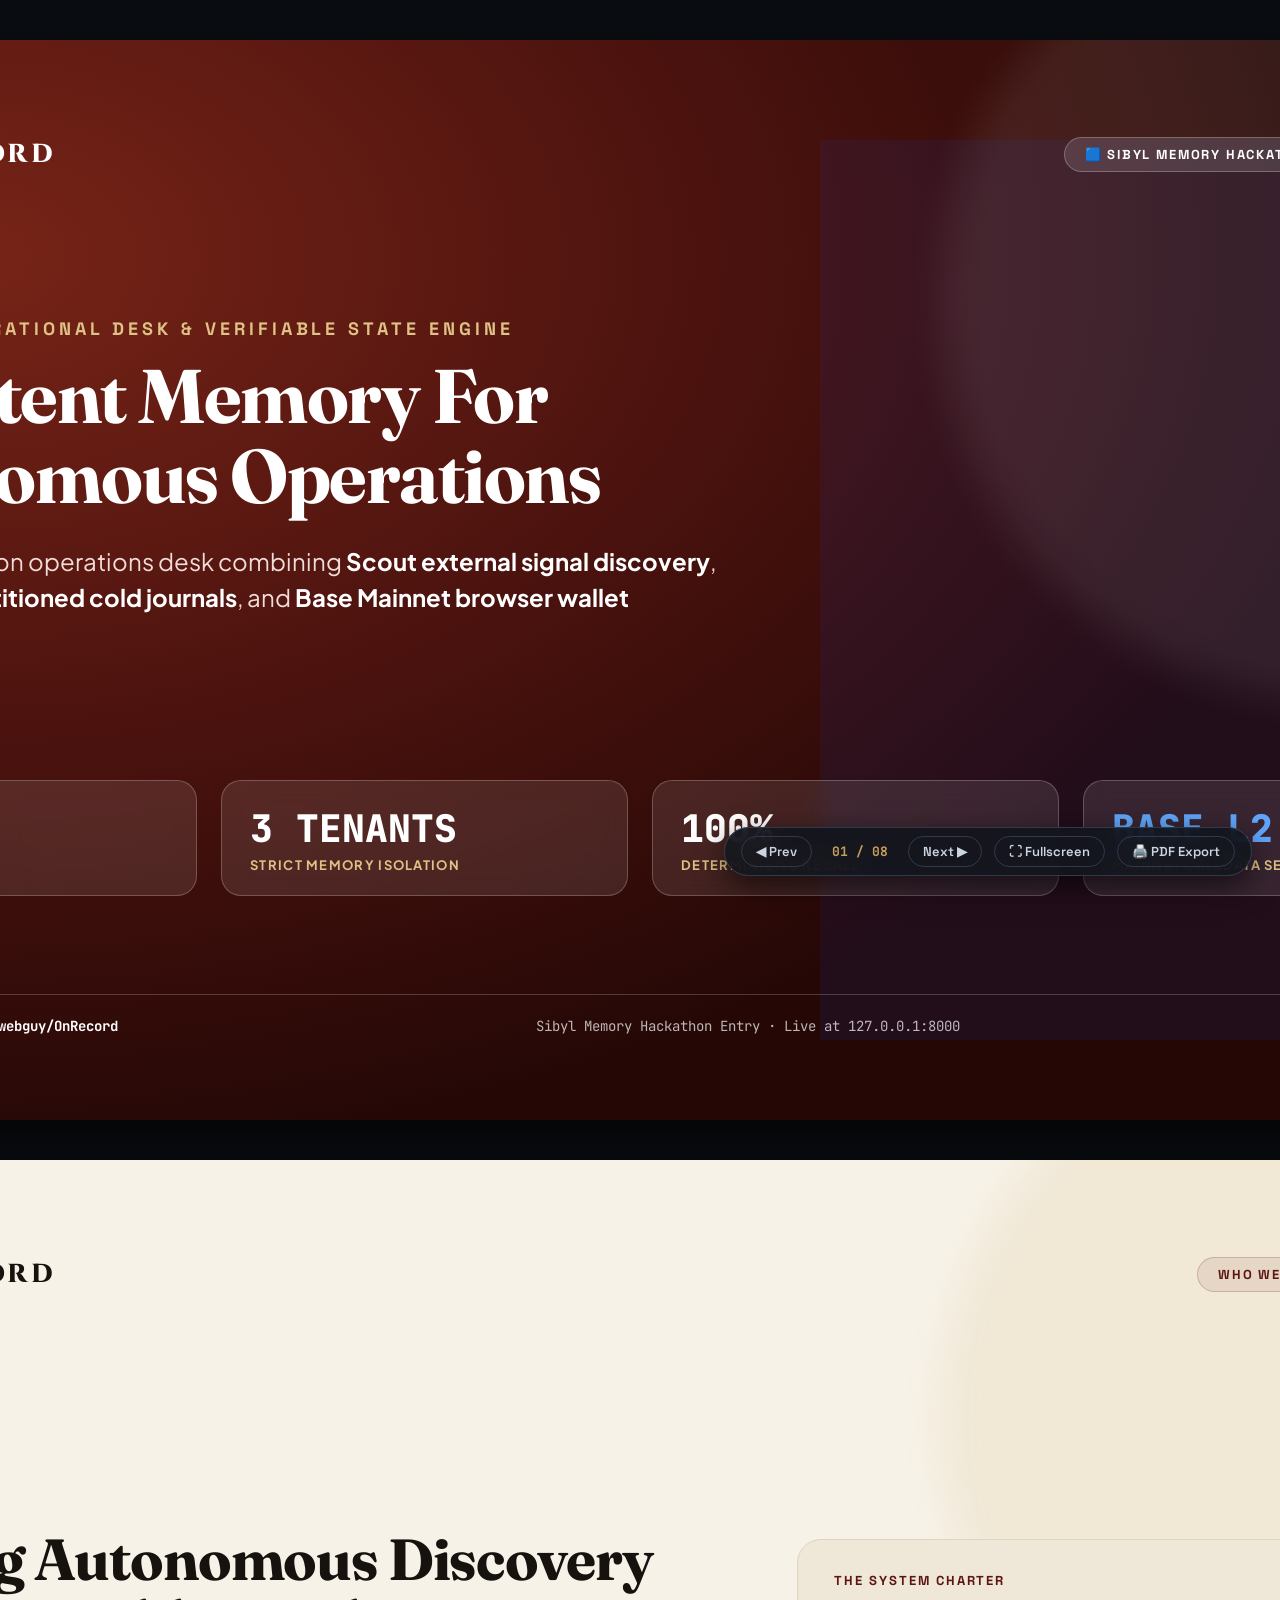
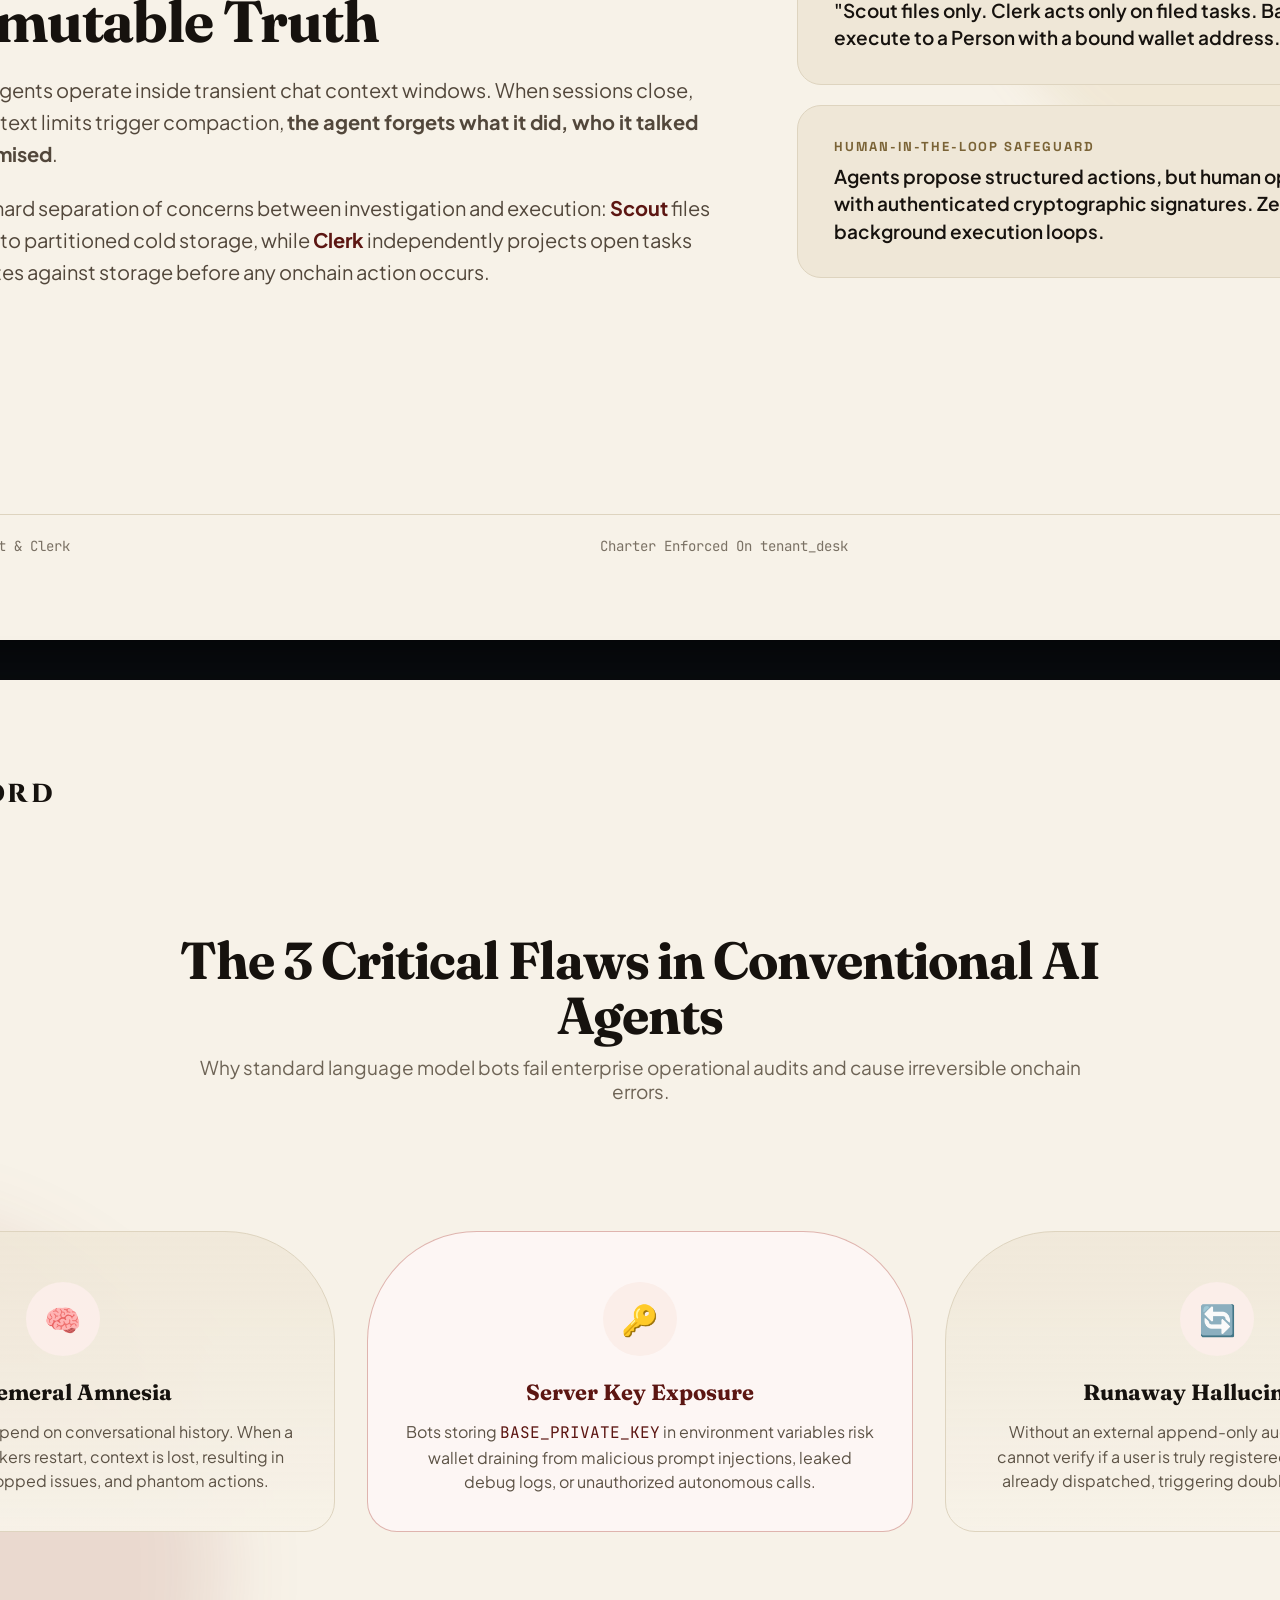
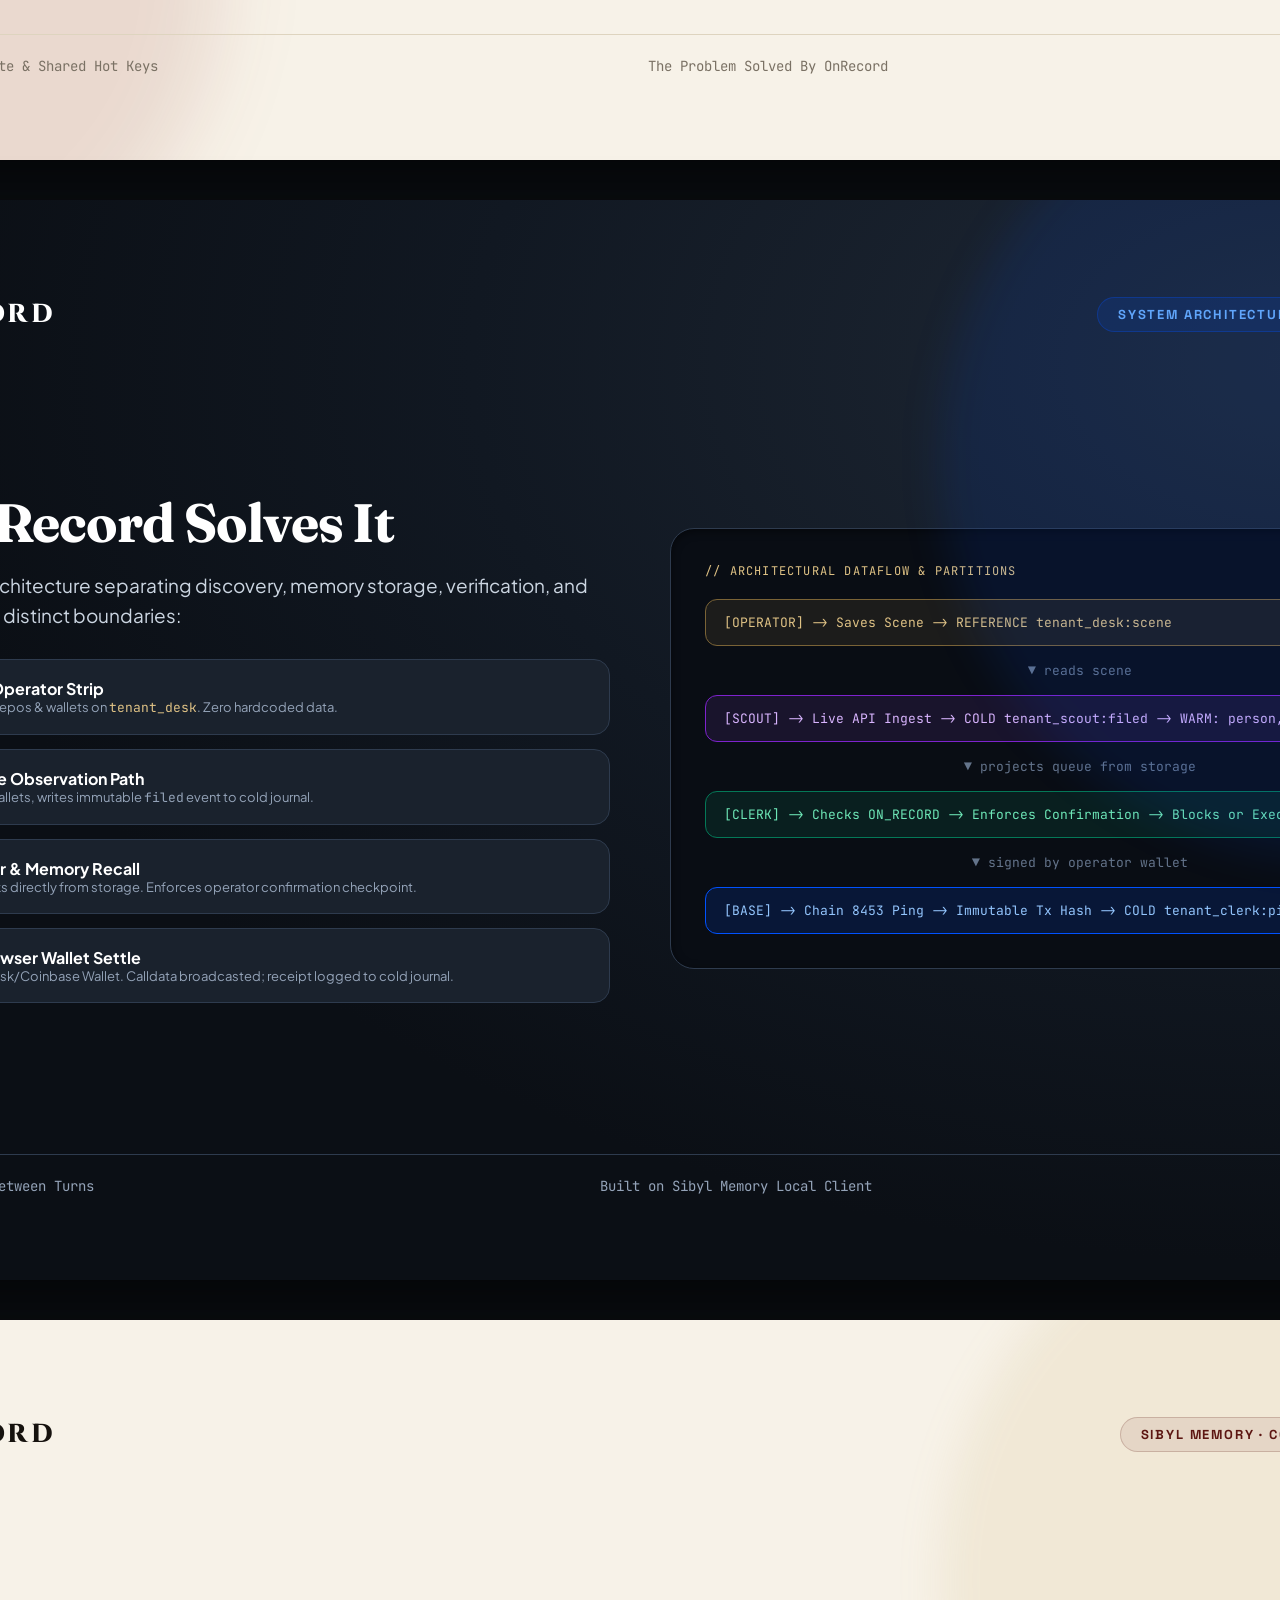
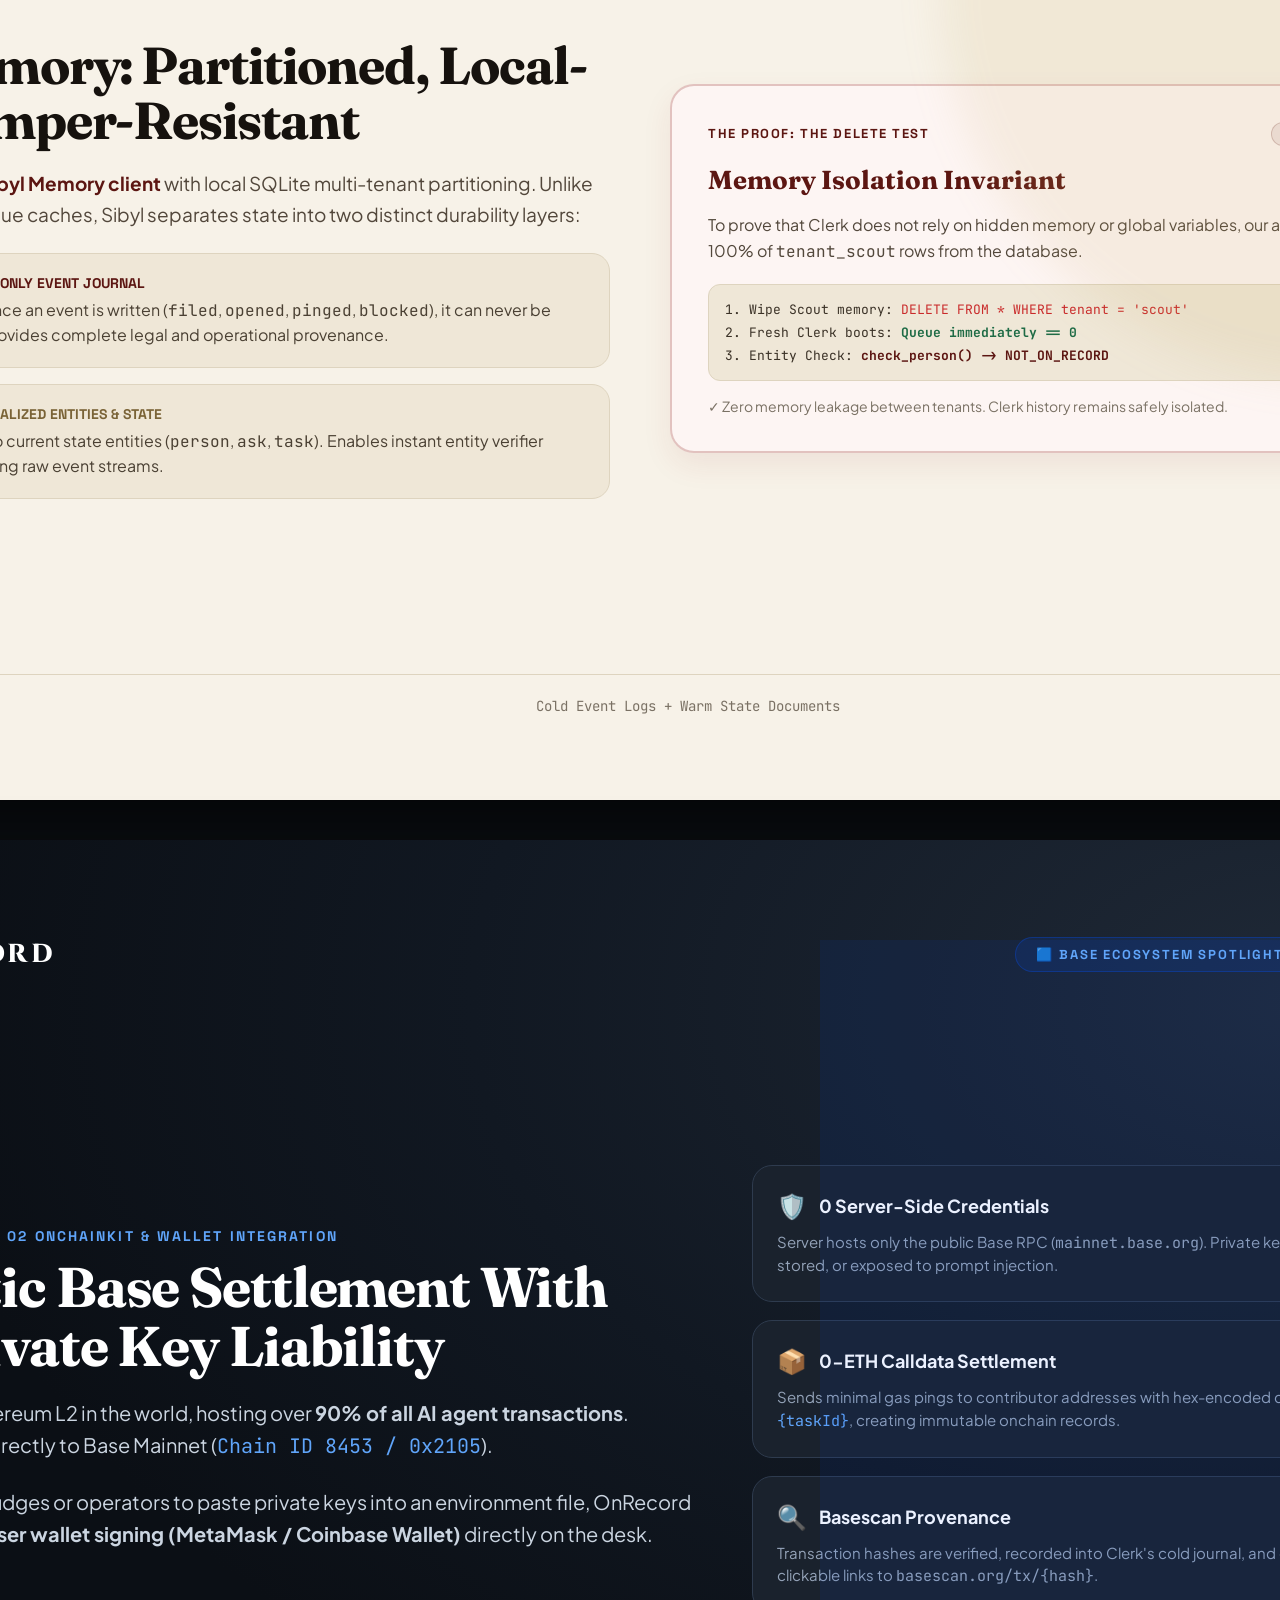
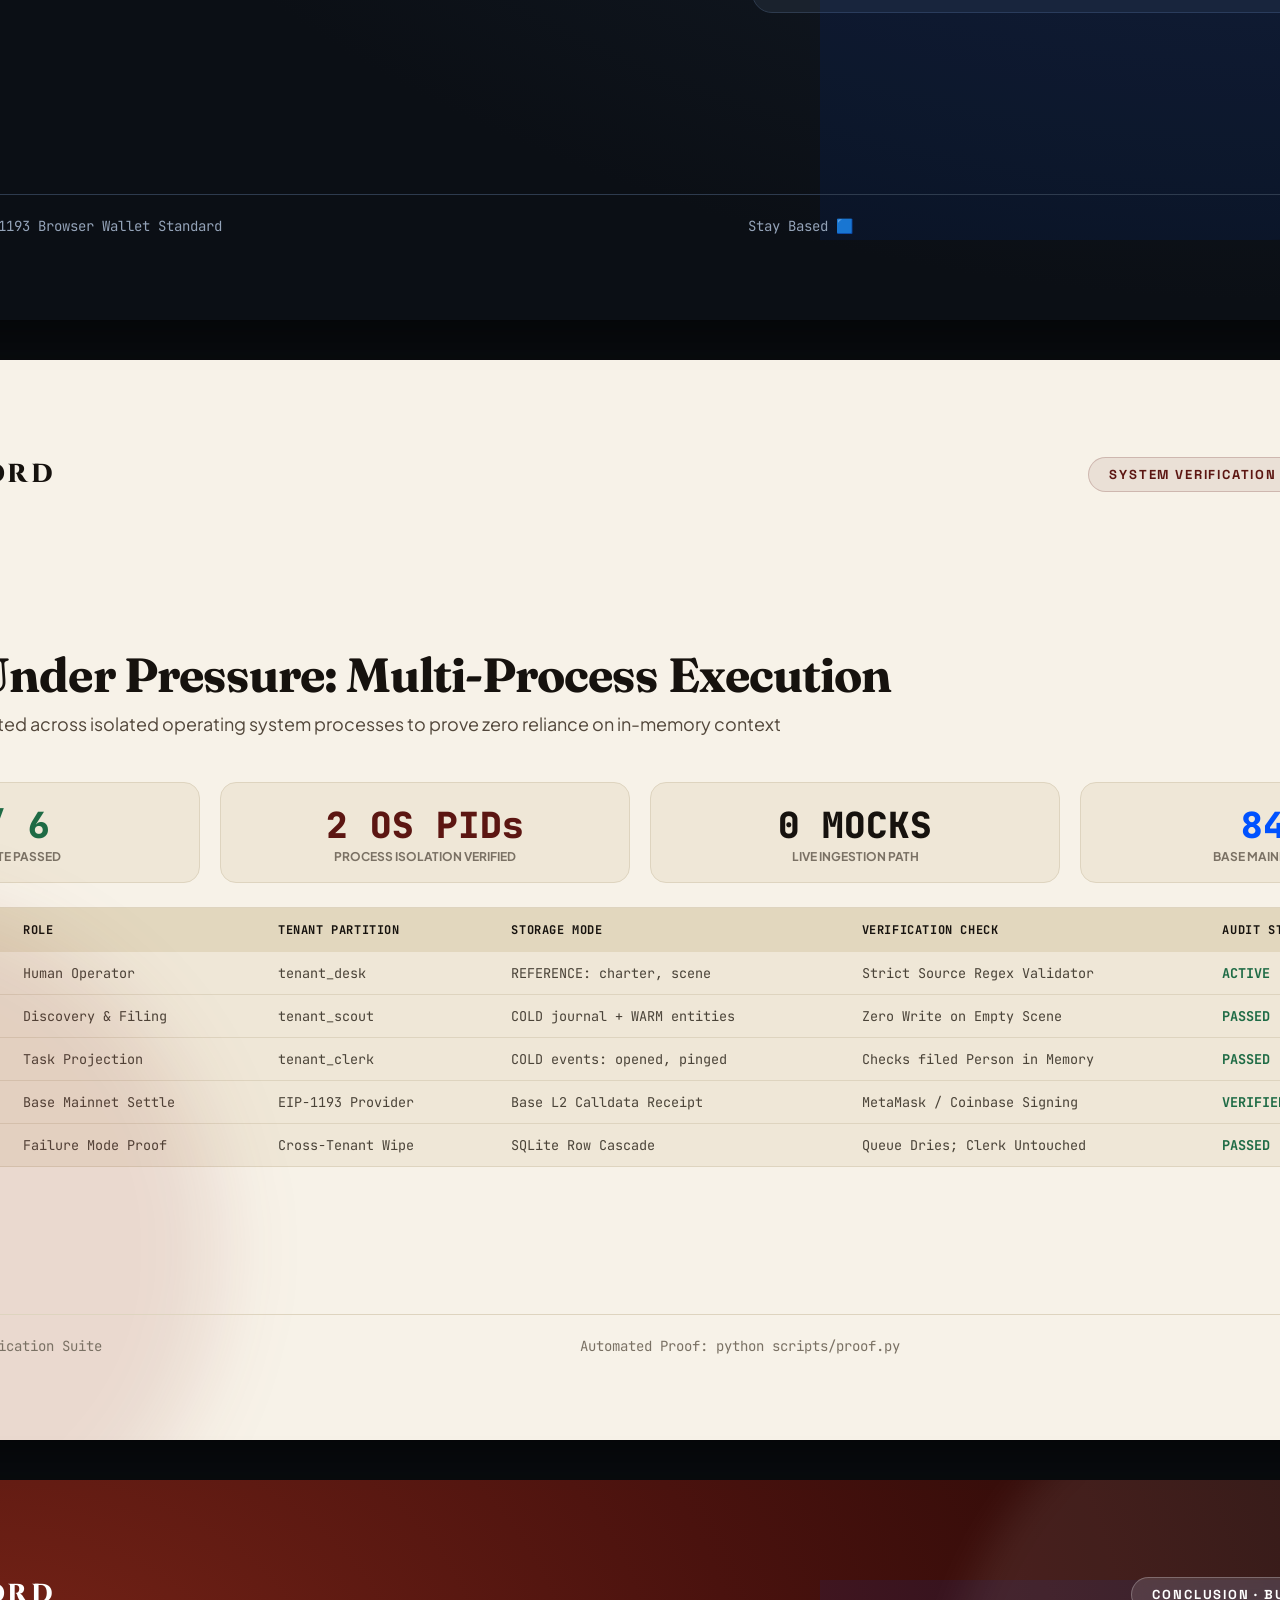
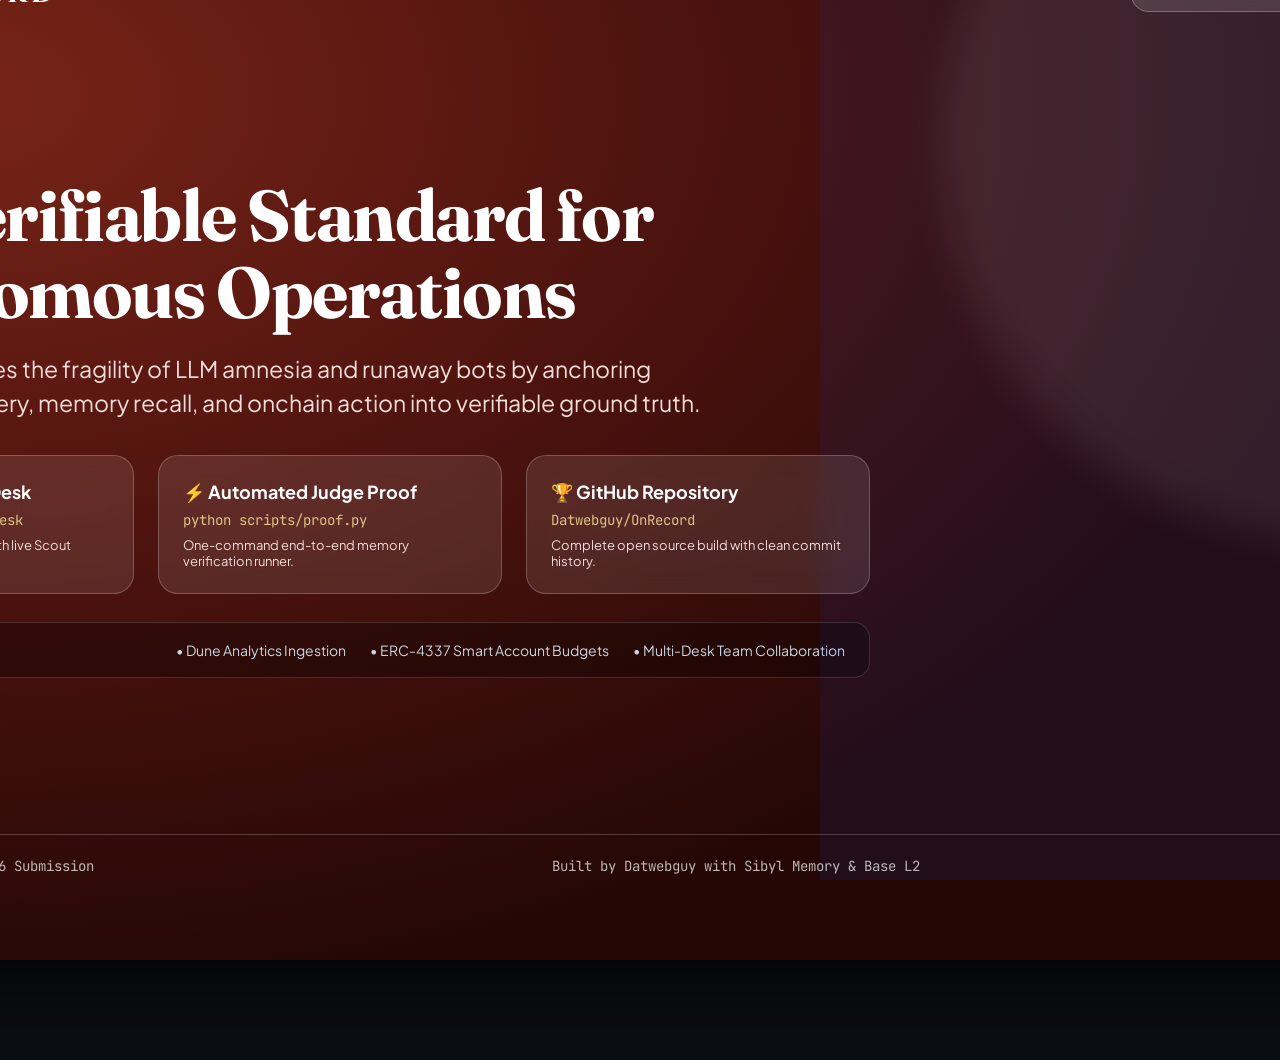
==== pitch_deck.html @ ccbe600b "feat(presentation): add professional 8-slide pitch deck presentation and /deck endpoint" ====
<!DOCTYPE html>
<html lang="en">
<head>
    <meta charset="UTF-8">
    <meta name="viewport" content="width=device-width, initial-scale=1.0">
    <title>OnRecord — Dual-Agent Operations Pitch Deck</title>
    <link rel="preconnect" href="https://fonts.googleapis.com">
    <link rel="preconnect" href="https://fonts.gstatic.com" crossorigin>
    <link href="https://fonts.googleapis.com/css2?family=Cinzel:wght@600;700;800&family=Fraunces:ital,opsz,wght@0,9..144,400;0,9..144,600;0,9..144,700;0,9..144,900;1,9..144,400&family=Plus+Jakarta+Sans:wght@400;500;600;700;800&family=JetBrains+Mono:wght@400;500;600;700&family=Space+Grotesk:wght@500;600;700&display=swap" rel="stylesheet">
    <style>
        :root {
            --oxblood: #5c1612;
            --oxblood-dark: #3a0d0a;
            --terracotta: #8e2a24;
            --terracotta-soft: #c45b49;
            --brass: #c5a059;
            --brass-light: #dfc285;
            --brass-dim: #7a6336;
            --base-blue: #0052ff;
            --base-blue-light: #3b82f6;
            --cream: #f7f2e8;
            --cream-card: #efe7d7;
            --cream-border: #ded4bf;
            --slate: #11151c;
            --slate-card: #1a222d;
            --slate-border: #2e3b4e;
            --ink: #16120e;
            --emerald: #1e6b45;
            --signal-red: #c92a2a;
            --font-display: 'Fraunces', Georgia, serif;
            --font-heading: 'Cinzel', serif;
            --font-sans: 'Plus Jakarta Sans', -apple-system, BlinkMacSystemFont, sans-serif;
            --font-mono: 'JetBrains Mono', monospace;
            --font-tech: 'Space Grotesk', sans-serif;
        }

        * { box-sizing: border-box; margin: 0; padding: 0; -webkit-print-color-adjust: exact; print-color-adjust: exact; }
        body {
            font-family: var(--font-sans);
            background: #090c10;
            color: var(--ink);
            margin: 0;
            padding: 0;
            overflow-x: hidden;
        }

        @page {
            size: 1920px 1080px;
            margin: 0;
        }

        .slide-deck {
            display: flex;
            flex-direction: column;
            align-items: center;
            gap: 40px;
            padding: 40px 0 100px;
        }

        .slide {
            width: 1920px;
            height: 1080px;
            position: relative;
            overflow: hidden;
            background: var(--cream);
            page-break-after: always;
            box-shadow: 0 30px 60px -15px rgba(0, 0, 0, 0.7);
            display: flex;
            flex-direction: column;
            justify-content: space-between;
            padding: 85px 110px;
            scroll-margin-top: 30px;
        }

        @media print {
            body { background: transparent; }
            .slide-deck { padding: 0; gap: 0; }
            .slide { box-shadow: none; page-break-after: always; }
            .deck-controls { display: none !important; }
        }

        /* Typography */
        .title-display {
            font-family: var(--font-display);
            font-weight: 700;
            letter-spacing: -0.02em;
            line-height: 1.06;
        }
        .mono { font-family: var(--font-mono); }
        .tech { font-family: var(--font-tech); }

        /* Color Themes for Slides */
        .theme-oxblood {
            background: radial-gradient(1400px 900px at 15% 20%, #782417 0%, #4a120e 55%, #250806 100%);
            color: #ffffff;
        }
        .theme-cream {
            background: #f7f2e8;
            color: var(--ink);
        }
        .theme-slate {
            background: radial-gradient(1400px 900px at 85% 15%, #1f2937 0%, #111822 60%, #0b0f15 100%);
            color: #ffffff;
        }

        /* Abstract Organic Background Shapes */
        .shape-blob-1 {
            position: absolute;
            width: 800px;
            height: 800px;
            border-radius: 50% 50% 0 50%;
            background: rgba(197, 160, 89, 0.12);
            filter: blur(20px);
            right: -140px;
            top: -140px;
            pointer-events: none;
        }
        .shape-blob-2 {
            position: absolute;
            width: 700px;
            height: 700px;
            border-radius: 50%;
            background: rgba(142, 42, 36, 0.12);
            filter: blur(40px);
            left: -160px;
            bottom: -160px;
            pointer-events: none;
        }
        .shape-curve {
            position: absolute;
            width: 900px;
            height: 900px;
            border-radius: 0 450px 450px 0;
            background: rgba(0, 82, 255, 0.08);
            right: -120px;
            top: 100px;
            pointer-events: none;
        }

        /* Monogram Brand Block */
        .brand-monogram {
            display: inline-flex;
            align-items: center;
            gap: 12px;
        }
        .logo-symbol {
            width: 58px;
            height: 58px;
            border-radius: 12px;
            background: linear-gradient(135deg, #a63a2b 0%, #5c1612 100%);
            border: 2px solid var(--brass);
            display: flex;
            align-items: center;
            justify-content: center;
            box-shadow: 0 4px 14px rgba(0,0,0,0.3);
        }
        .logo-symbol .dot {
            width: 18px;
            height: 18px;
            border-radius: 50%;
            background: #ff3333;
            box-shadow: 0 0 12px #ff3333;
        }
        .brand-title {
            font-family: var(--font-heading);
            font-size: 26px;
            font-weight: 800;
            letter-spacing: 0.15em;
        }

        /* Header info */
        .slide-header {
            display: flex;
            align-items: center;
            justify-content: space-between;
            position: relative;
            z-index: 10;
        }
        .slide-badge {
            font-family: var(--font-tech);
            font-weight: 700;
            font-size: 13px;
            letter-spacing: 0.14em;
            text-transform: uppercase;
            padding: 8px 20px;
            border-radius: 100px;
            display: inline-flex;
            align-items: center;
            gap: 10px;
        }
        .slide-badge.badge-light {
            background: rgba(255, 255, 255, 0.12);
            color: #ffffff;
            border: 1px solid rgba(255, 255, 255, 0.25);
            backdrop-filter: blur(8px);
        }
        .slide-badge.badge-dark {
            background: rgba(92, 22, 18, 0.08);
            color: var(--oxblood);
            border: 1px solid rgba(92, 22, 18, 0.2);
        }
        .slide-badge.badge-blue {
            background: rgba(0, 82, 255, 0.12);
            color: #60a5fa;
            border: 1px solid rgba(0, 82, 255, 0.3);
        }

        /* Arched Pill Cards */
        .arch-card {
            border-radius: 110px 110px 30px 30px;
            padding: 50px 36px 36px;
            display: flex;
            flex-direction: column;
            align-items: center;
            text-align: center;
            position: relative;
            transition: transform 0.2s;
        }
        .arch-card-cream {
            background: linear-gradient(180deg, rgba(239, 231, 215, 0.85) 0%, rgba(247, 242, 232, 0.98) 100%);
            border: 1.5px solid var(--cream-border);
        }
        .arch-card-highlight {
            border-color: rgba(166, 58, 43, 0.35);
            background: #fdf6f4;
        }
        .icon-circle {
            width: 74px;
            height: 74px;
            border-radius: 50%;
            display: flex;
            align-items: center;
            justify-content: center;
            font-size: 30px;
            margin-bottom: 22px;
        }

        /* Bento Grid Layouts */
        .bento-card {
            border-radius: 24px;
            padding: 32px 36px;
            position: relative;
            overflow: hidden;
        }

        /* Footer */
        .slide-footer {
            display: flex;
            align-items: center;
            justify-content: space-between;
            font-size: 14px;
            position: relative;
            z-index: 10;
            padding-top: 22px;
            border-top: 1px solid rgba(150, 150, 150, 0.25);
            font-family: var(--font-mono);
        }

        /* Floating Controller UI */
        .deck-controls {
            position: fixed;
            bottom: 24px;
            right: 28px;
            z-index: 1000;
            display: flex;
            align-items: center;
            gap: 12px;
            background: rgba(17, 21, 28, 0.9);
            border: 1px solid var(--slate-border);
            padding: 8px 16px;
            border-radius: 40px;
            box-shadow: 0 10px 30px rgba(0,0,0,0.6);
            backdrop-filter: blur(12px);
        }
        .control-btn {
            background: transparent;
            border: 1px solid var(--slate-border);
            color: #cbd5e1;
            font-family: var(--font-tech);
            font-size: 13px;
            font-weight: 600;
            padding: 6px 14px;
            border-radius: 20px;
            cursor: pointer;
            transition: all 0.15s ease;
        }
        .control-btn:hover {
            border-color: var(--brass);
            color: var(--brass-light);
            background: rgba(197, 160, 89, 0.15);
        }
        .control-counter {
            color: var(--brass);
            font-family: var(--font-mono);
            font-size: 13px;
            font-weight: 700;
            padding: 0 8px;
        }
    </style>
</head>
<body>

<div class="slide-deck">

    <!-- ========================================================================= -->
    <!-- SLIDE 1: COVER (Dark Monolith & Gold Accent / Oxblood Gradient) -->
    <!-- ========================================================================= -->
    <div class="slide theme-oxblood" id="slide-1">
        <div class="shape-curve"></div>
        <div class="shape-blob-1" style="background: rgba(255,255,255,0.08);"></div>
        
        <div class="slide-header">
            <div class="brand-monogram">
                <div class="logo-symbol">
                    <div class="dot"></div>
                </div>
                <div class="brand-title" style="color: #ffffff;">ONRECORD</div>
            </div>
            <div class="slide-badge badge-light">
                <span>🟦 Sibyl Memory Hackathon 2026 · Base Track</span>
            </div>
        </div>

        <div style="max-width: 1150px; margin-top: 36px;">
            <div style="font-size: 18px; font-weight: 700; letter-spacing: 0.22em; text-transform: uppercase; color: var(--brass-light); margin-bottom: 16px; font-family: var(--font-tech);">
                Dual-Agent Operational Desk & Verifiable State Engine
            </div>
            <h1 class="title-display" style="font-size: 76px; margin-bottom: 26px; color: #ffffff;">
                Persistent Memory For Autonomous Operations
            </h1>
            <p style="font-size: 24px; line-height: 1.5; color: #f2dcd9; max-width: 960px; font-weight: 400;">
                The next-generation operations desk combining <strong style="color: #fff;">Scout external signal discovery</strong>, <strong style="color: #fff;">Sibyl Memory partitioned cold journals</strong>, and <strong style="color: #fff;">Base Mainnet browser wallet settlement</strong>.
            </p>
        </div>

        <div style="display: grid; grid-template-columns: repeat(4, 1fr); gap: 24px; margin-top: 32px;">
            <div style="background: rgba(255,255,255,0.1); backdrop-filter: blur(12px); border: 1px solid rgba(255,255,255,0.22); border-radius: 20px; padding: 22px 28px;">
                <div style="font-size: 38px; font-weight: 800; font-family: var(--font-mono); color: #fff;">0 KEYS</div>
                <div style="font-size: 13px; font-weight: 700; text-transform: uppercase; letter-spacing: 0.1em; color: var(--brass-light); margin-top: 4px;">Zero Server Key Risk</div>
            </div>
            <div style="background: rgba(255,255,255,0.1); backdrop-filter: blur(12px); border: 1px solid rgba(255,255,255,0.22); border-radius: 20px; padding: 22px 28px;">
                <div style="font-size: 38px; font-weight: 800; font-family: var(--font-mono); color: #fff;">3 TENANTS</div>
                <div style="font-size: 13px; font-weight: 700; text-transform: uppercase; letter-spacing: 0.1em; color: var(--brass-light); margin-top: 4px;">Strict Memory Isolation</div>
            </div>
            <div style="background: rgba(255,255,255,0.1); backdrop-filter: blur(12px); border: 1px solid rgba(255,255,255,0.22); border-radius: 20px; padding: 22px 28px;">
                <div style="font-size: 38px; font-weight: 800; font-family: var(--font-mono); color: #fff;">100%</div>
                <div style="font-size: 13px; font-weight: 700; text-transform: uppercase; letter-spacing: 0.1em; color: var(--brass-light); margin-top: 4px;">Deterministic Recall</div>
            </div>
            <div style="background: rgba(255,255,255,0.1); backdrop-filter: blur(12px); border: 1px solid rgba(255,255,255,0.22); border-radius: 20px; padding: 22px 28px;">
                <div style="font-size: 38px; font-weight: 800; font-family: var(--font-mono); color: #60a5fa;">BASE L2</div>
                <div style="font-size: 13px; font-weight: 700; text-transform: uppercase; letter-spacing: 0.1em; color: var(--brass-light); margin-top: 4px;">Mainnet Calldata Settle</div>
            </div>
        </div>

        <div class="slide-footer" style="color: rgba(255,255,255,0.7); border-color: rgba(255,255,255,0.2);">
            <div>Repository: <strong style="color: #fff;">github.com/Datwebguy/OnRecord</strong></div>
            <div>Sibyl Memory Hackathon Entry · Live at 127.0.0.1:8000</div>
            <div>Slide 01 of 08</div>
        </div>
    </div>


    <!-- ========================================================================= -->
    <!-- SLIDE 2: WHO WE ARE (Warm Cream & Editorial Typography) -->
    <!-- ========================================================================= -->
    <div class="slide theme-cream" id="slide-2">
        <div class="shape-blob-1"></div>
        
        <div class="slide-header">
            <div class="brand-monogram">
                <div class="logo-symbol" style="border-color: var(--oxblood);">
                    <div class="dot"></div>
                </div>
                <div class="brand-title" style="color: var(--ink);">ONRECORD</div>
            </div>
            <div class="slide-badge badge-dark">Who We Are · Core Philosophy</div>
        </div>

        <div style="display: grid; grid-template-columns: 1.15fr 0.85fr; gap: 70px; align-items: center; margin: 26px 0;">
            <div>
                <h2 class="title-display" style="font-size: 58px; color: var(--ink); margin-bottom: 22px;">
                    Bridging Autonomous Discovery with Immutable Truth
                </h2>
                <p style="font-size: 20px; line-height: 1.6; color: #52473b; margin-bottom: 22px;">
                    Modern autonomous agents operate inside transient chat context windows. When sessions close, process IDs die, or context limits trigger compaction, <strong>the agent forgets what it did, who it talked to, and what was promised</strong>.
                </p>
                <p style="font-size: 20px; line-height: 1.6; color: #52473b;">
                    <strong>OnRecord</strong> enforces a hard separation of concerns between investigation and execution: <strong style="color: var(--oxblood);">Scout</strong> files factual observations into partitioned cold storage, while <strong style="color: var(--oxblood);">Clerk</strong> independently projects open tasks and verifies prerequisites against storage before any onchain action occurs.
                </p>
            </div>

            <div style="display: flex; flex-direction: column; gap: 20px;">
                <div class="bento-card" style="background: var(--cream-card); border: 1.5px solid var(--cream-border);">
                    <div style="font-size: 13px; font-weight: 700; letter-spacing: 0.15em; text-transform: uppercase; color: var(--oxblood); margin-bottom: 8px; font-family: var(--font-tech);">The System Charter</div>
                    <div style="font-size: 19px; font-weight: 600; color: var(--ink); line-height: 1.45;">
                        "Scout files only. Clerk acts only on filed tasks. Base pings only execute to a Person with a bound wallet address."
                    </div>
                </div>

                <div class="bento-card" style="background: var(--cream-card); border: 1.5px solid var(--cream-border);">
                    <div style="font-size: 13px; font-weight: 700; letter-spacing: 0.15em; text-transform: uppercase; color: var(--brass-dim); margin-bottom: 8px; font-family: var(--font-tech);">Human-in-the-Loop Safeguard</div>
                    <div style="font-size: 19px; font-weight: 600; color: var(--ink); line-height: 1.45;">
                        Agents propose structured actions, but human operators confirm with authenticated cryptographic signatures. Zero runaway background execution loops.
                    </div>
                </div>
            </div>
        </div>

        <div class="slide-footer" style="color: #7a7164; border-color: var(--cream-border);">
            <div>Separation of Roles · Scout & Clerk</div>
            <div>Charter Enforced On tenant_desk</div>
            <div>Slide 02 of 08</div>
        </div>
    </div>


    <!-- ========================================================================= -->
    <!-- SLIDE 3: THE CHALLENGE WE FACE (Arched Pill Cards) -->
    <!-- ========================================================================= -->
    <div class="slide theme-cream" id="slide-3">
        <div class="shape-blob-2"></div>

        <div class="slide-header">
            <div class="brand-monogram">
                <div class="logo-symbol" style="border-color: var(--oxblood);">
                    <div class="dot"></div>
                </div>
                <div class="brand-title" style="color: var(--ink);">ONRECORD</div>
            </div>
            <div class="slide-badge badge-dark">The Challenge</div>
        </div>

        <div style="text-align: center; max-width: 940px; margin: 8px auto 26px;">
            <h2 class="title-display" style="font-size: 52px; color: var(--ink); margin-bottom: 12px;">
                The 3 Critical Flaws in Conventional AI Agents
            </h2>
            <p style="font-size: 19px; color: #6e6456;">
                Why standard language model bots fail enterprise operational audits and cause irreversible onchain errors.
            </p>
        </div>

        <div style="display: grid; grid-template-columns: repeat(3, 1fr); gap: 32px;">
            <!-- Arched Card 1 -->
            <div class="arch-card arch-card-cream">
                <div class="icon-circle" style="background: #fbeee9; color: var(--oxblood);">🧠</div>
                <h3 style="font-size: 22px; font-weight: 700; color: var(--ink); margin-bottom: 14px; font-family: var(--font-display);">
                    Ephemeral Amnesia
                </h3>
                <p style="font-size: 16px; line-height: 1.55; color: #5c5245;">
                    Standard LLM bots depend on conversational history. When a server reboots or workers restart, context is lost, resulting in repeated tasks, dropped issues, and phantom actions.
                </p>
            </div>

            <!-- Arched Card 2 -->
            <div class="arch-card arch-card-cream arch-card-highlight">
                <div class="icon-circle" style="background: #fbeee9; color: var(--oxblood);">🔑</div>
                <h3 style="font-size: 22px; font-weight: 700; color: var(--oxblood); margin-bottom: 14px; font-family: var(--font-display);">
                    Server Key Exposure
                </h3>
                <p style="font-size: 16px; line-height: 1.55; color: #5c5245;">
                    Bots storing <code class="mono" style="color: var(--oxblood);">BASE_PRIVATE_KEY</code> in environment variables risk wallet draining from malicious prompt injections, leaked debug logs, or unauthorized autonomous calls.
                </p>
            </div>

            <!-- Arched Card 3 -->
            <div class="arch-card arch-card-cream">
                <div class="icon-circle" style="background: #fbeee9; color: var(--oxblood);">🔄</div>
                <h3 style="font-size: 22px; font-weight: 700; color: var(--ink); margin-bottom: 14px; font-family: var(--font-display);">
                    Runaway Hallucinations
                </h3>
                <p style="font-size: 16px; line-height: 1.55; color: #5c5245;">
                    Without an external append-only audit journal, an agent cannot verify if a user is truly registered or if a payment was already dispatched, triggering double-spend cascades.
                </p>
            </div>
        </div>

        <div class="slide-footer" style="color: #7a7164; border-color: var(--cream-border);">
            <div>Root Cause: Unverified State & Shared Hot Keys</div>
            <div>The Problem Solved By OnRecord</div>
            <div>Slide 03 of 08</div>
        </div>
    </div>


    <!-- ========================================================================= -->
    <!-- SLIDE 4: HOW WE SOLVE IT (Dark Slate & Split Screen Layout) -->
    <!-- ========================================================================= -->
    <div class="slide theme-slate" id="slide-4">
        <div class="shape-blob-1" style="background: rgba(0, 82, 255, 0.1);"></div>

        <div class="slide-header">
            <div class="brand-monogram">
                <div class="logo-symbol" style="border-color: #60a5fa;">
                    <div class="dot" style="background: #60a5fa; box-shadow: 0 0 12px #60a5fa;"></div>
                </div>
                <div class="brand-title" style="color: #fff;">ONRECORD</div>
            </div>
            <div class="slide-badge badge-blue">System Architecture · 4 Hardened Stages</div>
        </div>

        <div style="display: grid; grid-template-columns: 1fr 1fr; gap: 60px; align-items: center; margin: 18px 0;">
            <div>
                <h2 class="title-display" style="font-size: 54px; color: #ffffff; margin-bottom: 18px;">
                    How OnRecord Solves It
                </h2>
                <p style="font-size: 19px; line-height: 1.6; color: #cbd5e1; margin-bottom: 28px;">
                    We built a partitioned architecture separating discovery, memory storage, verification, and onchain settlement into distinct boundaries:
                </p>

                <div style="display: flex; flex-direction: column; gap: 14px;">
                    <div style="background: var(--slate-card); border: 1px solid var(--slate-border); border-radius: 16px; padding: 18px 24px; display: flex; gap: 16px; align-items: center;">
                        <span style="background: var(--brass); color: #111; font-weight: 800; border-radius: 8px; padding: 4px 10px; font-family: var(--font-mono); font-size: 13px;">01</span>
                        <div>
                            <div style="font-weight: 700; font-size: 16px; color: #fff;">Dynamic Scene Operator Strip</div>
                            <div style="font-size: 13px; color: #94a3b8;">Operator sets target repos & wallets on <code class="mono" style="color: var(--brass-light);">tenant_desk</code>. Zero hardcoded data.</div>
                        </div>
                    </div>

                    <div style="background: var(--slate-card); border: 1px solid var(--slate-border); border-radius: 16px; padding: 18px 24px; display: flex; gap: 16px; align-items: center;">
                        <span style="background: #a855f7; color: #fff; font-weight: 800; border-radius: 8px; padding: 4px 10px; font-family: var(--font-mono); font-size: 13px;">02</span>
                        <div>
                            <div style="font-weight: 700; font-size: 16px; color: #fff;">Scout Read/Write Observation Path</div>
                            <div style="font-size: 13px; color: #94a3b8;">Fetches live issues/wallets, writes immutable <code class="mono">filed</code> event to cold journal.</div>
                        </div>
                    </div>

                    <div style="background: var(--slate-card); border: 1px solid var(--slate-border); border-radius: 16px; padding: 18px 24px; display: flex; gap: 16px; align-items: center;">
                        <span style="background: #10b981; color: #022c22; font-weight: 800; border-radius: 8px; padding: 4px 10px; font-family: var(--font-mono); font-size: 13px;">03</span>
                        <div>
                            <div style="font-weight: 700; font-size: 16px; color: #fff;">Clerk Gatekeeper & Memory Recall</div>
                            <div style="font-size: 13px; color: #94a3b8;">Projects pending tasks directly from storage. Enforces operator confirmation checkpoint.</div>
                        </div>
                    </div>

                    <div style="background: var(--slate-card); border: 1px solid var(--slate-border); border-radius: 16px; padding: 18px 24px; display: flex; gap: 16px; align-items: center;">
                        <span style="background: var(--base-blue); color: #fff; font-weight: 800; border-radius: 8px; padding: 4px 10px; font-family: var(--font-mono); font-size: 13px;">04</span>
                        <div>
                            <div style="font-weight: 700; font-size: 16px; color: #fff;">Base Mainnet Browser Wallet Settle</div>
                            <div style="font-size: 13px; color: #94a3b8;">User signs via MetaMask/Coinbase Wallet. Calldata broadcasted; receipt logged to cold journal.</div>
                        </div>
                    </div>
                </div>
            </div>

            <!-- Architectural Blueprint Box -->
            <div style="background: #090d14; border: 1px solid var(--slate-border); border-radius: 24px; padding: 34px; box-shadow: inset 0 2px 8px rgba(0,0,0,0.5);">
                <div style="font-family: var(--font-mono); font-size: 12px; color: var(--brass-light); letter-spacing: 0.1em; text-transform: uppercase; margin-bottom: 20px;">
                    // ARCHITECTURAL DATAFLOW & PARTITIONS
                </div>
                <div style="display: flex; flex-direction: column; gap: 16px; font-family: var(--font-mono); font-size: 13px;">
                    <div style="background: rgba(197, 160, 89, 0.1); border: 1px solid var(--brass-dim); border-radius: 12px; padding: 14px 18px; color: var(--brass-light);">
                        [OPERATOR] -> Saves Scene -> REFERENCE tenant_desk:scene
                    </div>
                    <div style="text-align: center; color: #64748b;">▼ reads scene</div>
                    <div style="background: rgba(168, 85, 247, 0.1); border: 1px solid #7e22ce; border-radius: 12px; padding: 14px 18px; color: #d8b4fe;">
                        [SCOUT] -> Live API Ingest -> COLD tenant_scout:filed -> WARM: person, ask
                    </div>
                    <div style="text-align: center; color: #64748b;">▼ projects queue from storage</div>
                    <div style="background: rgba(16, 185, 129, 0.1); border: 1px solid #047857; border-radius: 12px; padding: 14px 18px; color: #6ee7b7;">
                        [CLERK] -> Checks ON_RECORD -> Enforces Confirmation -> Blocks or Executes
                    </div>
                    <div style="text-align: center; color: #64748b;">▼ signed by operator wallet</div>
                    <div style="background: rgba(0, 82, 255, 0.15); border: 1px solid var(--base-blue); border-radius: 12px; padding: 14px 18px; color: #93c5fd;">
                        [BASE] -> Chain 8453 Ping -> Immutable Tx Hash -> COLD tenant_clerk:pinged
                    </div>
                </div>
            </div>
        </div>

        <div class="slide-footer" style="color: #94a3b8; border-color: var(--slate-border);">
            <div>Zero In-Memory Variables Between Turns</div>
            <div>Built on Sibyl Memory Local Client</div>
            <div>Slide 04 of 08</div>
        </div>
    </div>


    <!-- ========================================================================= -->
    <!-- SLIDE 5: SIBYL MEMORY INTEGRATION (Cold Journal vs Warm Entities) -->
    <!-- ========================================================================= -->
    <div class="slide theme-cream" id="slide-5">
        <div class="shape-blob-1"></div>

        <div class="slide-header">
            <div class="brand-monogram">
                <div class="logo-symbol" style="border-color: var(--oxblood);">
                    <div class="dot"></div>
                </div>
                <div class="brand-title" style="color: var(--ink);">ONRECORD</div>
            </div>
            <div class="slide-badge badge-dark">Sibyl Memory · Cold & Warm Partitions</div>
        </div>

        <div style="display: grid; grid-template-columns: 1fr 1fr; gap: 60px; align-items: center; margin: 20px 0;">
            <div>
                <h2 class="title-display" style="font-size: 52px; color: var(--ink); margin-bottom: 20px;">
                    Sibyl Memory: Partitioned, Local-First, Tamper-Resistant
                </h2>
                <p style="font-size: 19px; line-height: 1.6; color: #52473b; margin-bottom: 24px;">
                    OnRecord leverages <strong style="color: var(--oxblood);">Sibyl Memory client</strong> with local SQLite multi-tenant partitioning. Unlike loose vectors or key-value caches, Sibyl separates state into two distinct durability layers:
                </p>

                <div style="display: flex; flex-direction: column; gap: 16px;">
                    <div style="background: var(--cream-card); border: 1.5px solid var(--cream-border); border-radius: 18px; padding: 20px 24px;">
                        <div style="font-family: var(--font-tech); font-weight: 700; color: var(--oxblood); font-size: 14px; text-transform: uppercase; margin-bottom: 6px;">
                            ❄️ COLD Storage: Append-Only Event Journal
                        </div>
                        <p style="font-size: 16px; color: #4a4033; line-height: 1.5;">
                            Permanent audit trail. Once an event is written (<code class="mono">filed</code>, <code class="mono">opened</code>, <code class="mono">pinged</code>, <code class="mono">blocked</code>), it can never be rewritten or modified. Provides complete legal and operational provenance.
                        </p>
                    </div>

                    <div style="background: var(--cream-card); border: 1.5px solid var(--cream-border); border-radius: 18px; padding: 20px 24px;">
                        <div style="font-family: var(--font-tech); font-weight: 700; color: var(--brass-dim); font-size: 14px; text-transform: uppercase; margin-bottom: 6px;">
                            🔥 WARM Storage: Materialized Entities & State
                        </div>
                        <p style="font-size: 16px; color: #4a4033; line-height: 1.5;">
                            Fast key-value access to current state entities (<code class="mono">person</code>, <code class="mono">ask</code>, <code class="mono">task</code>). Enables instant entity verifier lookups without re-parsing raw event streams.
                        </p>
                    </div>
                </div>
            </div>

            <!-- The Delete Test Showcase -->
            <div style="background: #fdf5f3; border: 2px solid rgba(142, 42, 36, 0.25); border-radius: 24px; padding: 36px; box-shadow: 0 12px 30px rgba(142, 42, 36, 0.08);">
                <div style="display: flex; align-items: center; justify-content: space-between; margin-bottom: 18px;">
                    <span style="font-family: var(--font-tech); font-size: 13px; font-weight: 700; letter-spacing: 0.12em; text-transform: uppercase; color: var(--oxblood);">
                        The Proof: The Delete Test
                    </span>
                    <span class="slide-badge badge-dark" style="font-size: 11px; padding: 4px 12px;">Verified Failure Mode</span>
                </div>
                <h3 style="font-size: 26px; font-weight: 700; color: var(--oxblood); margin-bottom: 16px; font-family: var(--font-display);">
                    Memory Isolation Invariant
                </h3>
                <p style="font-size: 16px; line-height: 1.6; color: #52473b; margin-bottom: 20px;">
                    To prove that Clerk does not rely on hidden memory or global variables, our automated test wipes 100% of <code class="mono">tenant_scout</code> rows from the database.
                </p>
                <div style="background: #efe7d7; border: 1px solid var(--cream-border); border-radius: 12px; padding: 16px; font-family: var(--font-mono); font-size: 13px; color: #3a3126;">
                    <div>1. Wipe Scout memory: <span style="color: var(--signal-red);">DELETE FROM * WHERE tenant = 'scout'</span></div>
                    <div style="margin-top: 6px;">2. Fresh Clerk boots: <span style="color: var(--emerald); font-weight: 700;">Queue immediately == 0</span></div>
                    <div style="margin-top: 6px;">3. Entity Check: <span style="color: var(--oxblood); font-weight: 700;">check_person() -> NOT_ON_RECORD</span></div>
                </div>
                <p style="font-size: 14px; color: #7a7164; margin-top: 16px;">
                    ✓ Zero memory leakage between tenants. Clerk history remains safely isolated.
                </p>
            </div>
        </div>

        <div class="slide-footer" style="color: #7a7164; border-color: var(--cream-border);">
            <div>Multi-Tenant SQLite Schema</div>
            <div>Cold Event Logs + Warm State Documents</div>
            <div>Slide 05 of 08</div>
        </div>
    </div>


    <!-- ========================================================================= -->
    <!-- SLIDE 6: BASE L2 & BROWSER WALLET SIGNING (Base Ecosystem Spotlight) -->
    <!-- ========================================================================= -->
    <div class="slide theme-slate" id="slide-6">
        <div class="shape-curve"></div>

        <div class="slide-header">
            <div class="brand-monogram">
                <div class="logo-symbol" style="border-color: #60a5fa;">
                    <div class="dot" style="background: #60a5fa; box-shadow: 0 0 12px #60a5fa;"></div>
                </div>
                <div class="brand-title" style="color: #fff;">ONRECORD</div>
            </div>
            <div class="slide-badge badge-blue">🟦 Base Ecosystem Spotlight · Onchain Settlement</div>
        </div>

        <div style="display: grid; grid-template-columns: 1.1fr 0.9fr; gap: 60px; align-items: center; margin: 24px 0;">
            <div>
                <div style="font-size: 14px; font-weight: 700; letter-spacing: 0.15em; text-transform: uppercase; color: #60a5fa; margin-bottom: 12px; font-family: var(--font-tech);">
                    Base Stack Multiplier: 02 OnchainKit & Wallet Integration
                </div>
                <h2 class="title-display" style="font-size: 56px; color: #ffffff; margin-bottom: 22px;">
                    Authentic Base Settlement With Zero Private Key Liability
                </h2>
                <p style="font-size: 20px; line-height: 1.6; color: #cbd5e1; margin-bottom: 24px;">
                    Base is the largest Ethereum L2 in the world, hosting over <strong>90% of all AI agent transactions</strong>. OnRecord connects directly to Base Mainnet (<code class="mono" style="color: #60a5fa;">Chain ID 8453 / 0x2105</code>).
                </p>
                <p style="font-size: 20px; line-height: 1.6; color: #cbd5e1;">
                    Rather than requiring judges or operators to paste private keys into an environment file, OnRecord uses <strong>client-side browser wallet signing (MetaMask / Coinbase Wallet)</strong> directly on the desk.
                </p>
            </div>

            <div style="display: grid; grid-template-columns: 1fr; gap: 18px;">
                <div style="background: var(--slate-card); border: 1px solid var(--slate-border); border-radius: 20px; padding: 24px;">
                    <div style="display: flex; align-items: center; gap: 12px; margin-bottom: 10px;">
                        <span style="font-size: 24px;">🛡️</span>
                        <div style="font-weight: 700; font-size: 18px; color: #fff;">0 Server-Side Credentials</div>
                    </div>
                    <div style="font-size: 15px; color: #94a3b8; line-height: 1.5;">
                        Server hosts only the public Base RPC (<code class="mono">mainnet.base.org</code>). Private keys are never transmitted, stored, or exposed to prompt injection.
                    </div>
                </div>

                <div style="background: var(--slate-card); border: 1px solid var(--slate-border); border-radius: 20px; padding: 24px;">
                    <div style="display: flex; align-items: center; gap: 12px; margin-bottom: 10px;">
                        <span style="font-size: 24px;">📦</span>
                        <div style="font-weight: 700; font-size: 18px; color: #fff;">0-ETH Calldata Settlement</div>
                    </div>
                    <div style="font-size: 15px; color: #94a3b8; line-height: 1.5;">
                        Sends minimal gas pings to contributor addresses with hex-encoded calldata: <code class="mono" style="color: #60a5fa;">OnRecord task={taskId}</code>, creating immutable onchain records.
                    </div>
                </div>

                <div style="background: var(--slate-card); border: 1px solid var(--slate-border); border-radius: 20px; padding: 24px;">
                    <div style="display: flex; align-items: center; gap: 12px; margin-bottom: 10px;">
                        <span style="font-size: 24px;">🔍</span>
                        <div style="font-weight: 700; font-size: 18px; color: #fff;">Basescan Provenance</div>
                    </div>
                    <div style="font-size: 15px; color: #94a3b8; line-height: 1.5;">
                        Transaction hashes are verified, recorded into Clerk's cold journal, and displayed with direct clickable links to <code class="mono">basescan.org/tx/{hash}</code>.
                    </div>
                </div>
            </div>
        </div>

        <div class="slide-footer" style="color: #94a3b8; border-color: var(--slate-border);">
            <div>Base Mainnet (8453) · EIP-1193 Browser Wallet Standard</div>
            <div>Stay Based 🟦</div>
            <div>Slide 06 of 08</div>
        </div>
    </div>


    <!-- ========================================================================= -->
    <!-- SLIDE 7: LIVE SYSTEM PROOF & AUDIT METRICS -->
    <!-- ========================================================================= -->
    <div class="slide theme-cream" id="slide-7">
        <div class="shape-blob-2"></div>

        <div class="slide-header">
            <div class="brand-monogram">
                <div class="logo-symbol" style="border-color: var(--oxblood);">
                    <div class="dot"></div>
                </div>
                <div class="brand-title" style="color: var(--ink);">ONRECORD</div>
            </div>
            <div class="slide-badge badge-dark">System Verification · Multi-Process Proof</div>
        </div>

        <div style="margin: 20px 0;">
            <h2 class="title-display" style="font-size: 48px; color: var(--ink); margin-bottom: 12px;">
                Verified Under Pressure: Multi-Process Execution
            </h2>
            <p style="font-size: 18px; color: #52473b; max-width: 1000px; margin-bottom: 24px;">
                OnRecord has been audited across isolated operating system processes to prove zero reliance on in-memory context variables.
            </p>

            <!-- Metrics Banner -->
            <div style="display: grid; grid-template-columns: repeat(4, 1fr); gap: 20px; margin-bottom: 24px;">
                <div style="background: var(--cream-card); border: 1.5px solid var(--cream-border); border-radius: 16px; padding: 18px 24px; text-align: center;">
                    <div style="font-size: 36px; font-weight: 800; font-family: var(--font-mono); color: var(--emerald);">6 / 6</div>
                    <div style="font-size: 12px; font-weight: 700; color: #7a7164; text-transform: uppercase;">Pytest Suite Passed</div>
                </div>
                <div style="background: var(--cream-card); border: 1.5px solid var(--cream-border); border-radius: 16px; padding: 18px 24px; text-align: center;">
                    <div style="font-size: 36px; font-weight: 800; font-family: var(--font-mono); color: var(--oxblood);">2 OS PIDs</div>
                    <div style="font-size: 12px; font-weight: 700; color: #7a7164; text-transform: uppercase;">Process Isolation Verified</div>
                </div>
                <div style="background: var(--cream-card); border: 1.5px solid var(--cream-border); border-radius: 16px; padding: 18px 24px; text-align: center;">
                    <div style="font-size: 36px; font-weight: 800; font-family: var(--font-mono); color: var(--ink);">0 MOCKS</div>
                    <div style="font-size: 12px; font-weight: 700; color: #7a7164; text-transform: uppercase;">Live Ingestion Path</div>
                </div>
                <div style="background: var(--cream-card); border: 1.5px solid var(--cream-border); border-radius: 16px; padding: 18px 24px; text-align: center;">
                    <div style="font-size: 36px; font-weight: 800; font-family: var(--font-mono); color: var(--base-blue);">8453</div>
                    <div style="font-size: 12px; font-weight: 700; color: #7a7164; text-transform: uppercase;">Base Mainnet Chain ID</div>
                </div>
            </div>

            <!-- Table of active state architecture -->
            <div style="background: var(--cream-card); border: 1.5px solid var(--cream-border); border-radius: 16px; overflow: hidden;">
                <table style="width: 100%; border-collapse: collapse; font-family: var(--font-mono); font-size: 13.5px;">
                    <thead>
                        <tr style="background: #e2d7be; text-align: left; color: var(--ink); font-size: 12px; letter-spacing: 0.05em; text-transform: uppercase;">
                            <th style="padding: 14px 20px;">Component</th>
                            <th style="padding: 14px 20px;">Role</th>
                            <th style="padding: 14px 20px;">Tenant Partition</th>
                            <th style="padding: 14px 20px;">Storage Mode</th>
                            <th style="padding: 14px 20px;">Verification Check</th>
                            <th style="padding: 14px 20px;">Audit Status</th>
                        </tr>
                    </thead>
                    <tbody style="color: #4a4338;">
                        <tr style="border-bottom: 1px solid var(--cream-border);">
                            <td style="padding: 12px 20px; font-weight: 700; color: var(--ink);">Desk Console</td>
                            <td style="padding: 12px 20px;">Human Operator</td>
                            <td style="padding: 12px 20px;">tenant_desk</td>
                            <td style="padding: 12px 20px;">REFERENCE: charter, scene</td>
                            <td style="padding: 12px 20px;">Strict Source Regex Validator</td>
                            <td style="padding: 12px 20px; color: var(--emerald); font-weight: 700;">ACTIVE (200 OK)</td>
                        </tr>
                        <tr style="border-bottom: 1px solid var(--cream-border);">
                            <td style="padding: 12px 20px; font-weight: 700; color: var(--ink);">Scout Engine</td>
                            <td style="padding: 12px 20px;">Discovery & Filing</td>
                            <td style="padding: 12px 20px;">tenant_scout</td>
                            <td style="padding: 12px 20px;">COLD journal + WARM entities</td>
                            <td style="padding: 12px 20px;">Zero Write on Empty Scene</td>
                            <td style="padding: 12px 20px; color: var(--emerald); font-weight: 700;">PASSED (test_scout)</td>
                        </tr>
                        <tr style="border-bottom: 1px solid var(--cream-border);">
                            <td style="padding: 12px 20px; font-weight: 700; color: var(--ink);">Clerk Engine</td>
                            <td style="padding: 12px 20px;">Task Projection</td>
                            <td style="padding: 12px 20px;">tenant_clerk</td>
                            <td style="padding: 12px 20px;">COLD events: opened, pinged</td>
                            <td style="padding: 12px 20px;">Checks filed Person in Memory</td>
                            <td style="padding: 12px 20px; color: var(--emerald); font-weight: 700;">PASSED (test_clerk)</td>
                        </tr>
                        <tr style="border-bottom: 1px solid var(--cream-border);">
                            <td style="padding: 12px 20px; font-weight: 700; color: var(--ink);">Browser Signer</td>
                            <td style="padding: 12px 20px;">Base Mainnet Settle</td>
                            <td style="padding: 12px 20px;">EIP-1193 Provider</td>
                            <td style="padding: 12px 20px;">Base L2 Calldata Receipt</td>
                            <td style="padding: 12px 20px;">MetaMask / Coinbase Signing</td>
                            <td style="padding: 12px 20px; color: var(--emerald); font-weight: 700;">VERIFIED (0 Keys)</td>
                        </tr>
                        <tr>
                            <td style="padding: 12px 20px; font-weight: 700; color: var(--ink);">The Delete Test</td>
                            <td style="padding: 12px 20px;">Failure Mode Proof</td>
                            <td style="padding: 12px 20px;">Cross-Tenant Wipe</td>
                            <td style="padding: 12px 20px;">SQLite Row Cascade</td>
                            <td style="padding: 12px 20px;">Queue Dries; Clerk Untouched</td>
                            <td style="padding: 12px 20px; color: var(--emerald); font-weight: 700;">PASSED (100% Isolated)</td>
                        </tr>
                    </tbody>
                </table>
            </div>
        </div>

        <div class="slide-footer" style="color: #7a7164; border-color: var(--cream-border);">
            <div>Deterministic Pytest Verification Suite</div>
            <div>Automated Proof: python scripts/proof.py</div>
            <div>Slide 07 of 08</div>
        </div>
    </div>


    <!-- ========================================================================= -->
    <!-- SLIDE 8: CONCLUSION & VISION (Closing Terracotta Banner) -->
    <!-- ========================================================================= -->
    <div class="slide theme-oxblood" id="slide-8">
        <div class="shape-curve"></div>
        <div class="shape-blob-1" style="background: rgba(255,255,255,0.08);"></div>

        <div class="slide-header">
            <div class="brand-monogram">
                <div class="logo-symbol">
                    <div class="dot"></div>
                </div>
                <div class="brand-title" style="color: #fff;">ONRECORD</div>
            </div>
            <div class="slide-badge badge-light">Conclusion · Build in Public Roadmap</div>
        </div>

        <div style="max-width: 1080px; margin-top: 26px;">
            <h2 class="title-display" style="font-size: 72px; color: #ffffff; margin-bottom: 22px;">
                The Verifiable Standard for Autonomous Operations
            </h2>
            <p style="font-size: 23px; line-height: 1.5; color: #f2dcd9; max-width: 920px; margin-bottom: 34px;">
                OnRecord eliminates the fragility of LLM amnesia and runaway bots by anchoring multi-agent discovery, memory recall, and onchain action into verifiable ground truth.
            </p>

            <div style="display: grid; grid-template-columns: repeat(3, 1fr); gap: 24px;">
                <div style="background: rgba(255,255,255,0.1); backdrop-filter: blur(12px); border: 1px solid rgba(255,255,255,0.22); border-radius: 20px; padding: 24px;">
                    <div style="font-size: 18px; font-weight: 700; color: #fff; margin-bottom: 8px;">🚀 Live Operational Desk</div>
                    <div style="font-size: 14px; color: var(--brass-light); font-family: var(--font-mono);">http://127.0.0.1:8000/desk</div>
                    <div style="font-size: 13px; color: #f2dcd9; margin-top: 8px;">Interactive 3-column stage with live Scout journal & Clerk queue.</div>
                </div>
                <div style="background: rgba(255,255,255,0.1); backdrop-filter: blur(12px); border: 1px solid rgba(255,255,255,0.22); border-radius: 20px; padding: 24px;">
                    <div style="font-size: 18px; font-weight: 700; color: #fff; margin-bottom: 8px;">⚡ Automated Judge Proof</div>
                    <div style="font-size: 14px; color: var(--brass-light); font-family: var(--font-mono);">python scripts/proof.py</div>
                    <div style="font-size: 13px; color: #f2dcd9; margin-top: 8px;">One-command end-to-end memory verification runner.</div>
                </div>
                <div style="background: rgba(255,255,255,0.1); backdrop-filter: blur(12px); border: 1px solid rgba(255,255,255,0.22); border-radius: 20px; padding: 24px;">
                    <div style="font-size: 18px; font-weight: 700; color: #fff; margin-bottom: 8px;">🏆 GitHub Repository</div>
                    <div style="font-size: 14px; color: var(--brass-light); font-family: var(--font-mono);">Datwebguy/OnRecord</div>
                    <div style="font-size: 13px; color: #f2dcd9; margin-top: 8px;">Complete open source build with clean commit history.</div>
                </div>
            </div>

            <!-- Future Roadmap Strip -->
            <div style="margin-top: 28px; background: rgba(0,0,0,0.3); border: 1px solid rgba(255,255,255,0.15); border-radius: 16px; padding: 18px 24px; display: flex; align-items: center; justify-content: space-between;">
                <div style="font-family: var(--font-tech); font-weight: 700; font-size: 14px; letter-spacing: 0.12em; text-transform: uppercase; color: var(--brass-light);">
                    Upcoming Roadmap
                </div>
                <div style="display: flex; gap: 24px; font-size: 14px; color: #cbd5e1;">
                    <span>• Dune Analytics Ingestion</span>
                    <span>• ERC-4337 Smart Account Budgets</span>
                    <span>• Multi-Desk Team Collaboration</span>
                </div>
            </div>
        </div>

        <div class="slide-footer" style="color: rgba(255,255,255,0.7); border-color: rgba(255,255,255,0.2); margin-top: 28px;">
            <div>Sibyl Memory Hackathon 2026 Submission</div>
            <div>Built by Datwebguy with Sibyl Memory & Base L2</div>
            <div>Slide 08 of 08</div>
        </div>
    </div>

</div>

<!-- Floating Navigation Bar & Presentation Mode Controls -->
<div class="deck-controls">
    <button type="button" class="control-btn" id="prev-btn" title="Previous Slide (Left Arrow)">◀ Prev</button>
    <span class="control-counter" id="slide-indicator">01 / 08</span>
    <button type="button" class="control-btn" id="next-btn" title="Next Slide (Right Arrow)">Next ▶</button>
    <button type="button" class="control-btn" id="fs-btn" title="Toggle Fullscreen (F)">⛶ Fullscreen</button>
    <button type="button" class="control-btn" id="print-btn" title="Export to PDF / Print (Ctrl+P)">🖨️ PDF Export</button>
</div>

<script>
    const slides = Array.from(document.querySelectorAll('.slide'));
    let currentSlideIndex = 0;
    const indicator = document.getElementById('slide-indicator');

    function updateIndicator() {
        const num = String(currentSlideIndex + 1).padStart(2, '0');
        const total = String(slides.length).padStart(2, '0');
        indicator.textContent = `${num} / ${total}`;
    }

    function scrollToSlide(index) {
        if (index >= 0 && index < slides.length) {
            currentSlideIndex = index;
            slides[currentSlideIndex].scrollIntoView({ behavior: 'smooth', block: 'start' });
            updateIndicator();
        }
    }

    document.getElementById('prev-btn').addEventListener('click', () => {
        if (currentSlideIndex > 0) scrollToSlide(currentSlideIndex - 1);
    });

    document.getElementById('next-btn').addEventListener('click', () => {
        if (currentSlideIndex < slides.length - 1) scrollToSlide(currentSlideIndex + 1);
    });

    document.getElementById('fs-btn').addEventListener('click', () => {
        if (!document.fullscreenElement) {
            document.documentElement.requestFullscreen().catch(() => {});
        } else {
            document.exitFullscreen().catch(() => {});
        }
    });

    document.getElementById('print-btn').addEventListener('click', () => {
        window.print();
    });

    // Keyboard navigation
    window.addEventListener('keydown', (e) => {
        if (e.key === 'ArrowRight' || e.key === 'ArrowDown' || e.key === ' ' || e.key === 'PageDown') {
            e.preventDefault();
            if (currentSlideIndex < slides.length - 1) scrollToSlide(currentSlideIndex + 1);
        } else if (e.key === 'ArrowLeft' || e.key === 'ArrowUp' || e.key === 'PageUp') {
            e.preventDefault();
            if (currentSlideIndex > 0) scrollToSlide(currentSlideIndex - 1);
        } else if (e.key === 'Home') {
            e.preventDefault();
            scrollToSlide(0);
        } else if (e.key === 'End') {
            e.preventDefault();
            scrollToSlide(slides.length - 1);
        } else if (e.key.toLowerCase() === 'f') {
            if (!document.fullscreenElement) {
                document.documentElement.requestFullscreen().catch(() => {});
            } else {
                document.exitFullscreen().catch(() => {});
            }
        }
    });

    // Intersection Observer to track manual scrolling
    const observer = new IntersectionObserver((entries) => {
        entries.forEach(entry => {
            if (entry.isIntersecting) {
                const idx = slides.indexOf(entry.target);
                if (idx !== -1) {
                    currentSlideIndex = idx;
                    updateIndicator();
                }
            }
        });
    }, { threshold: 0.5 });

    slides.forEach(slide => observer.observe(slide));
</script>

</body>
</html>
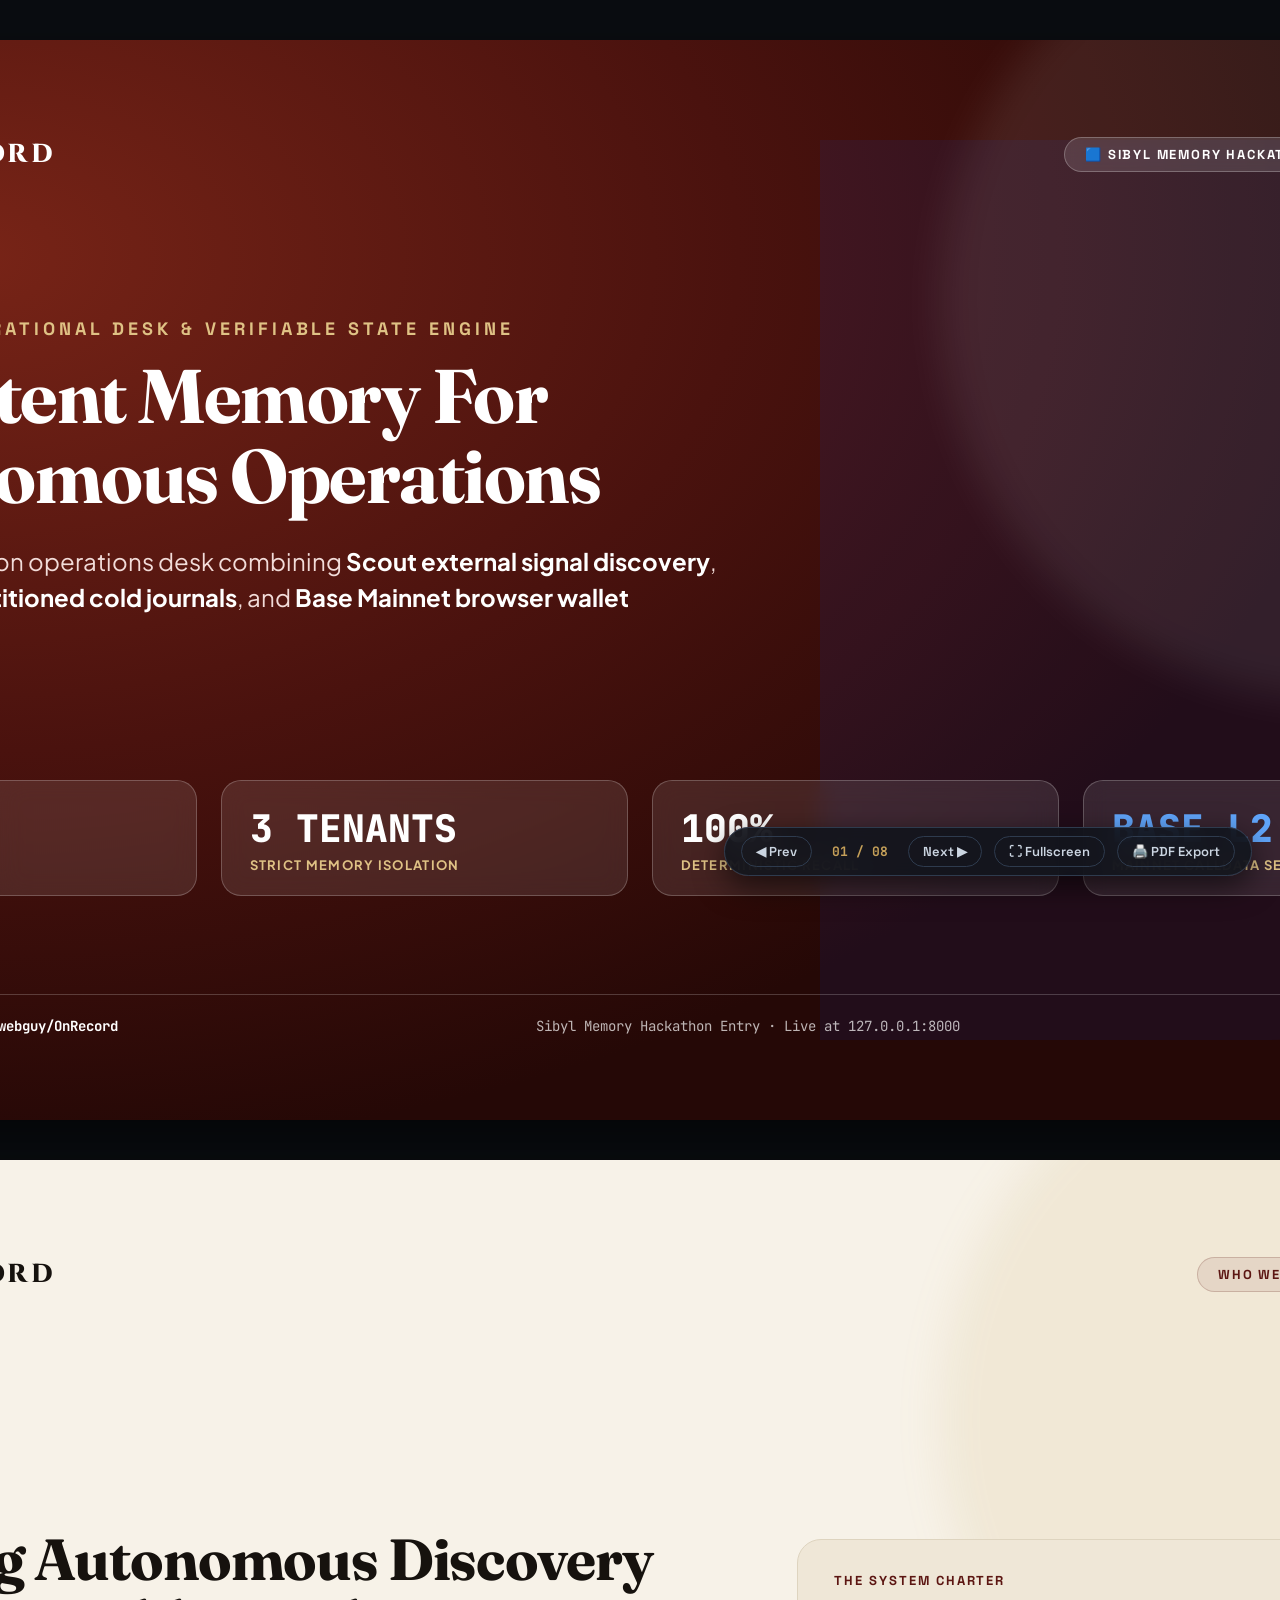
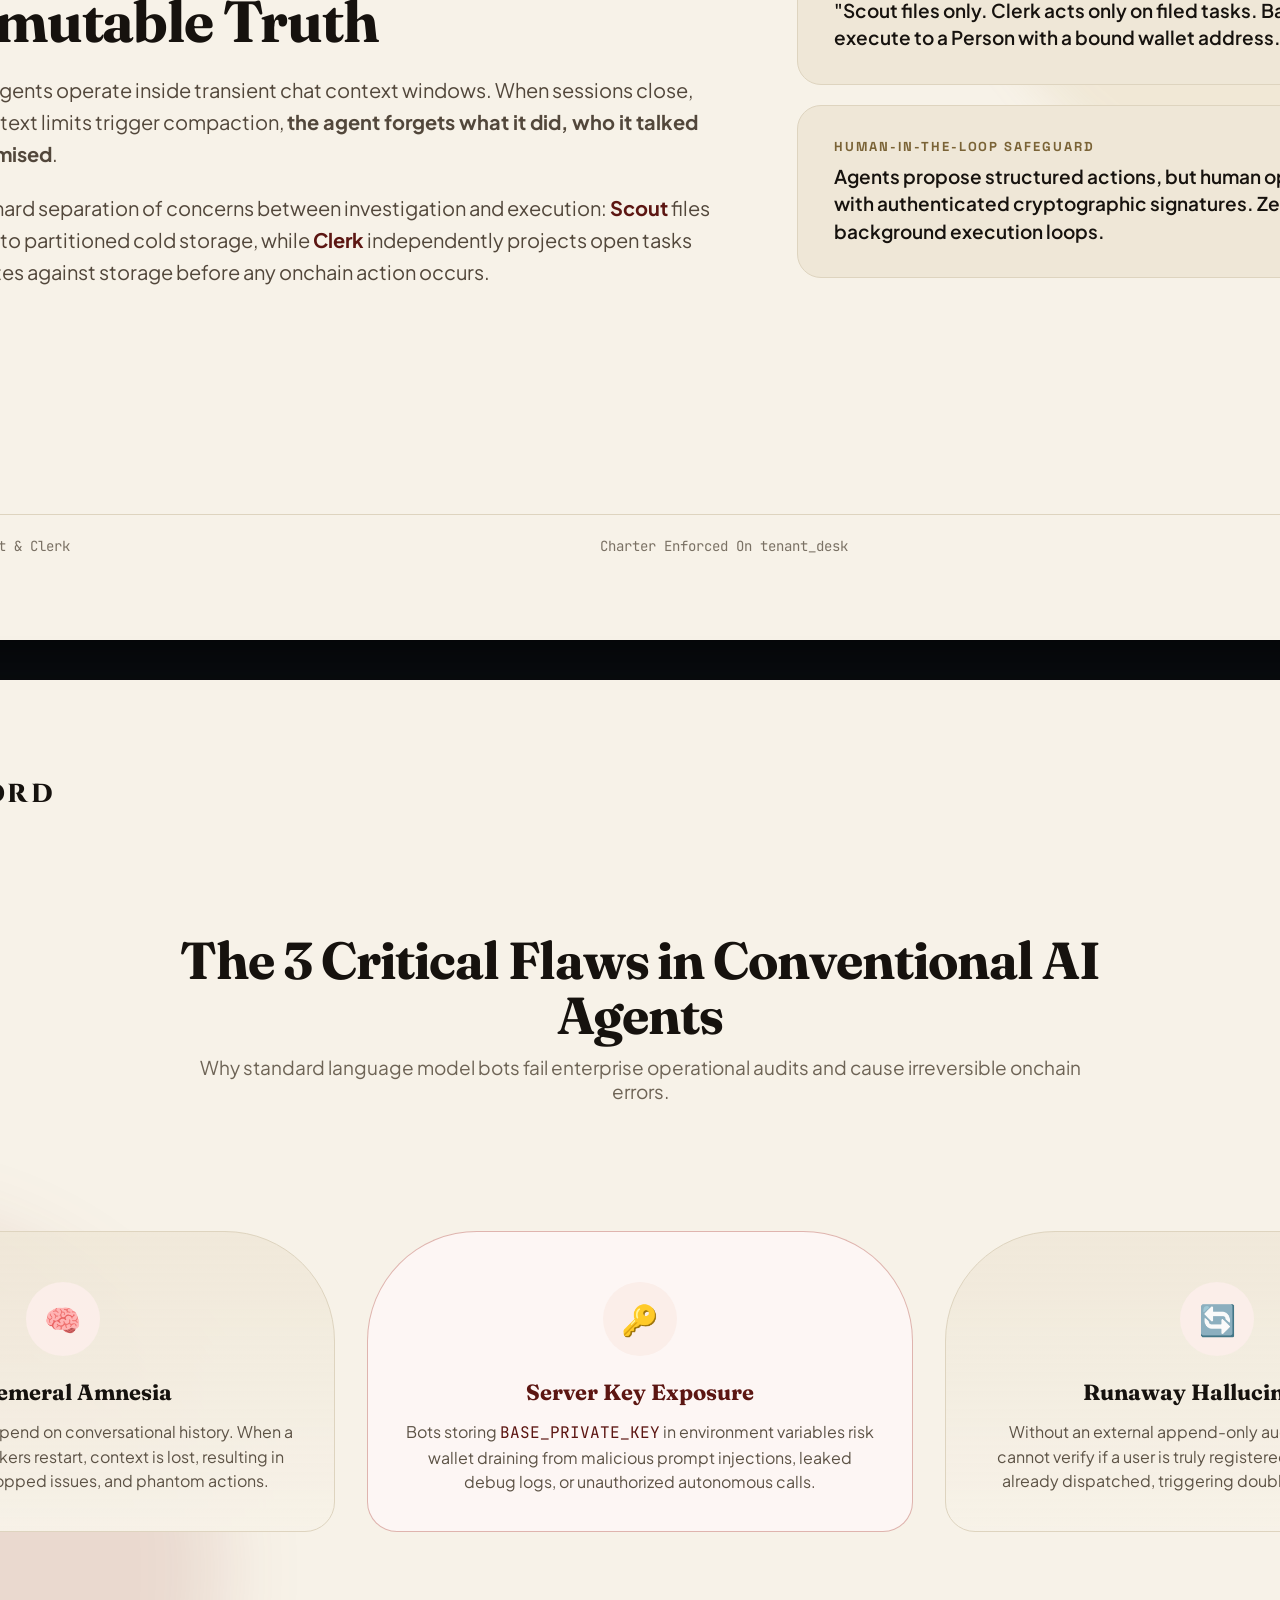
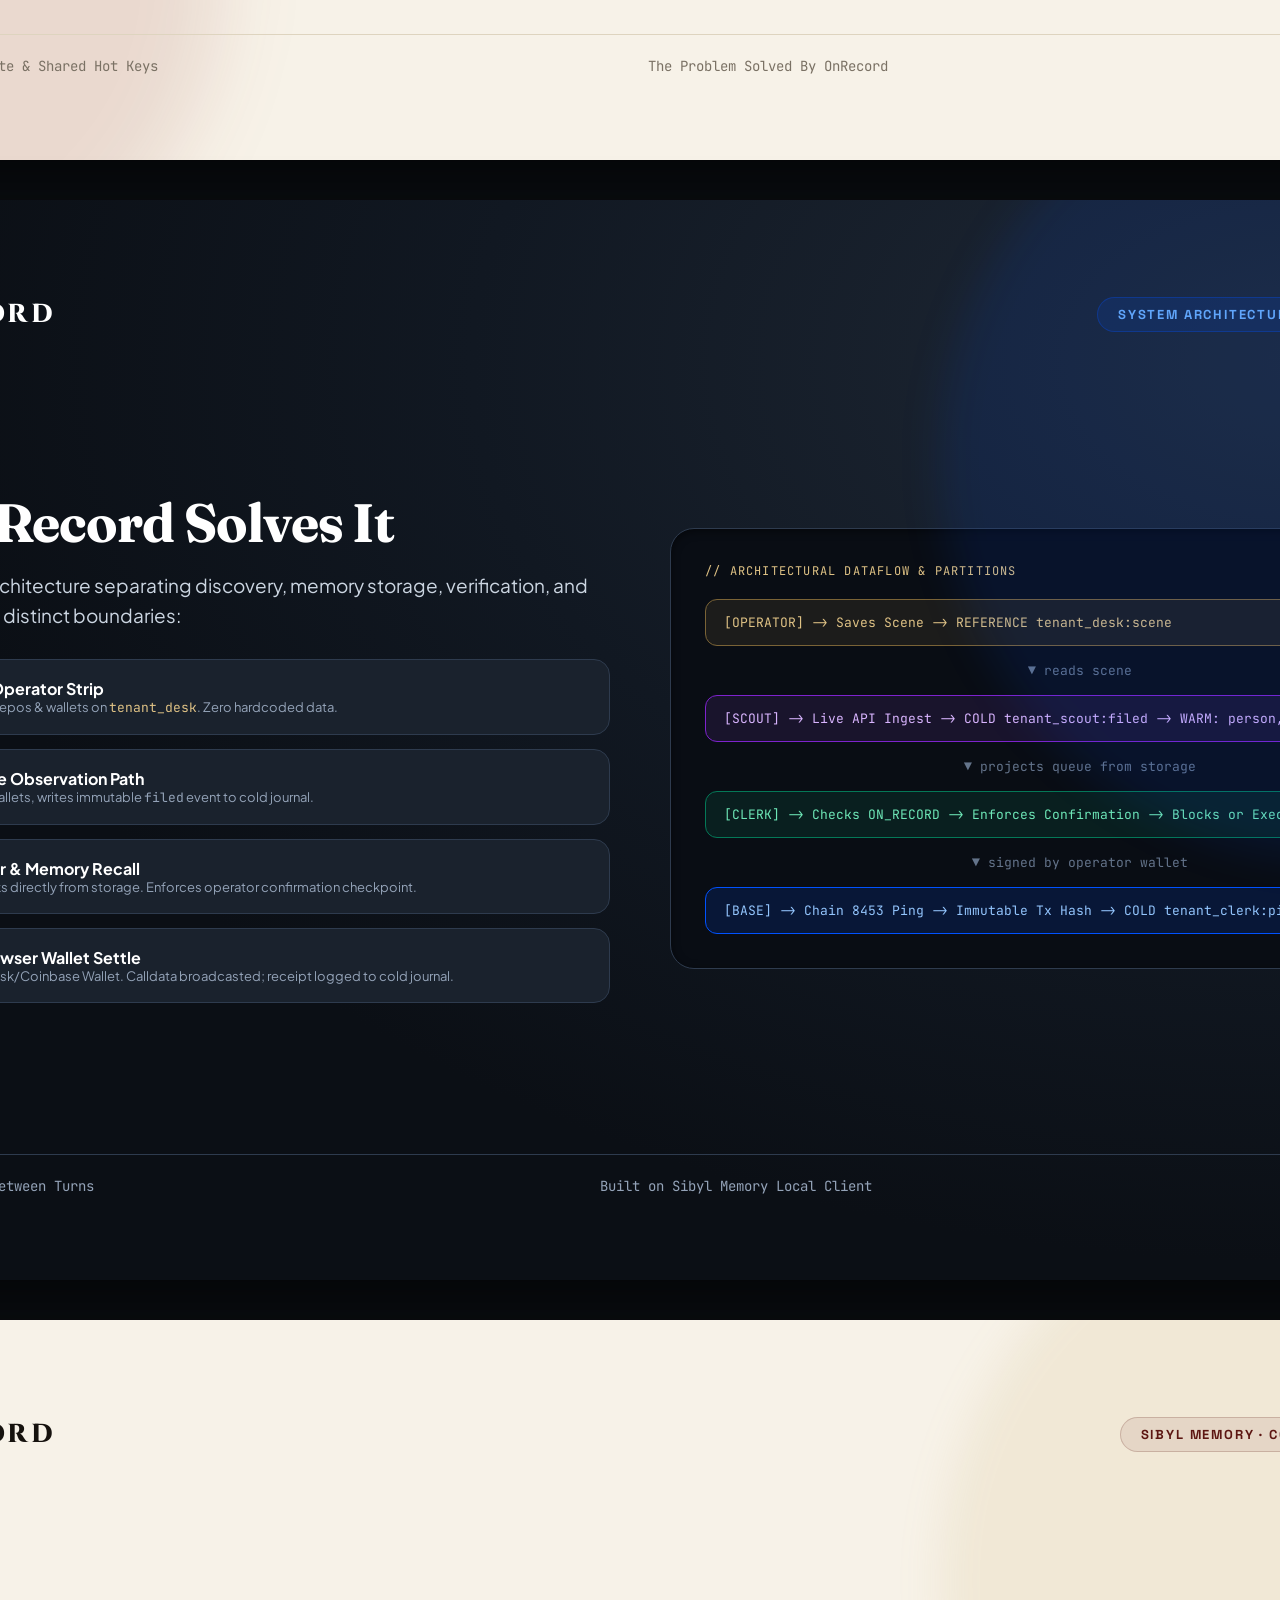
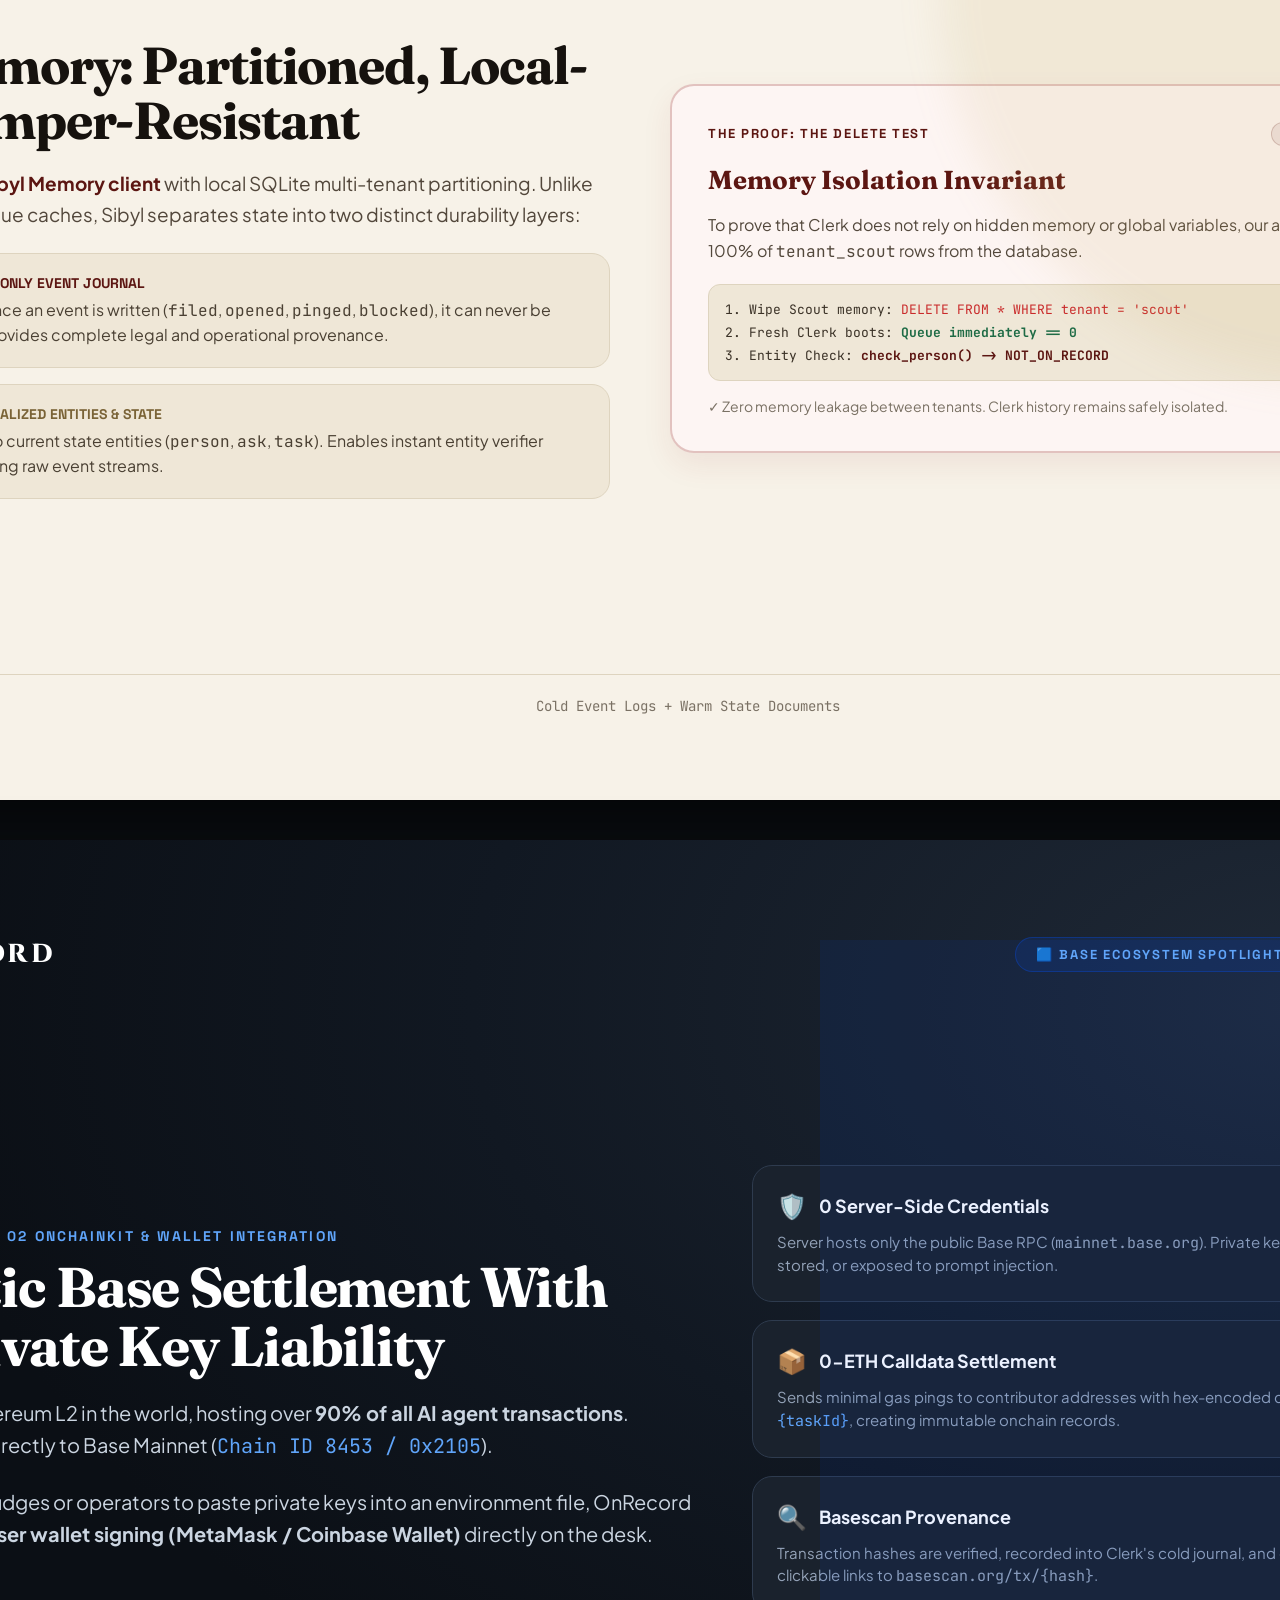
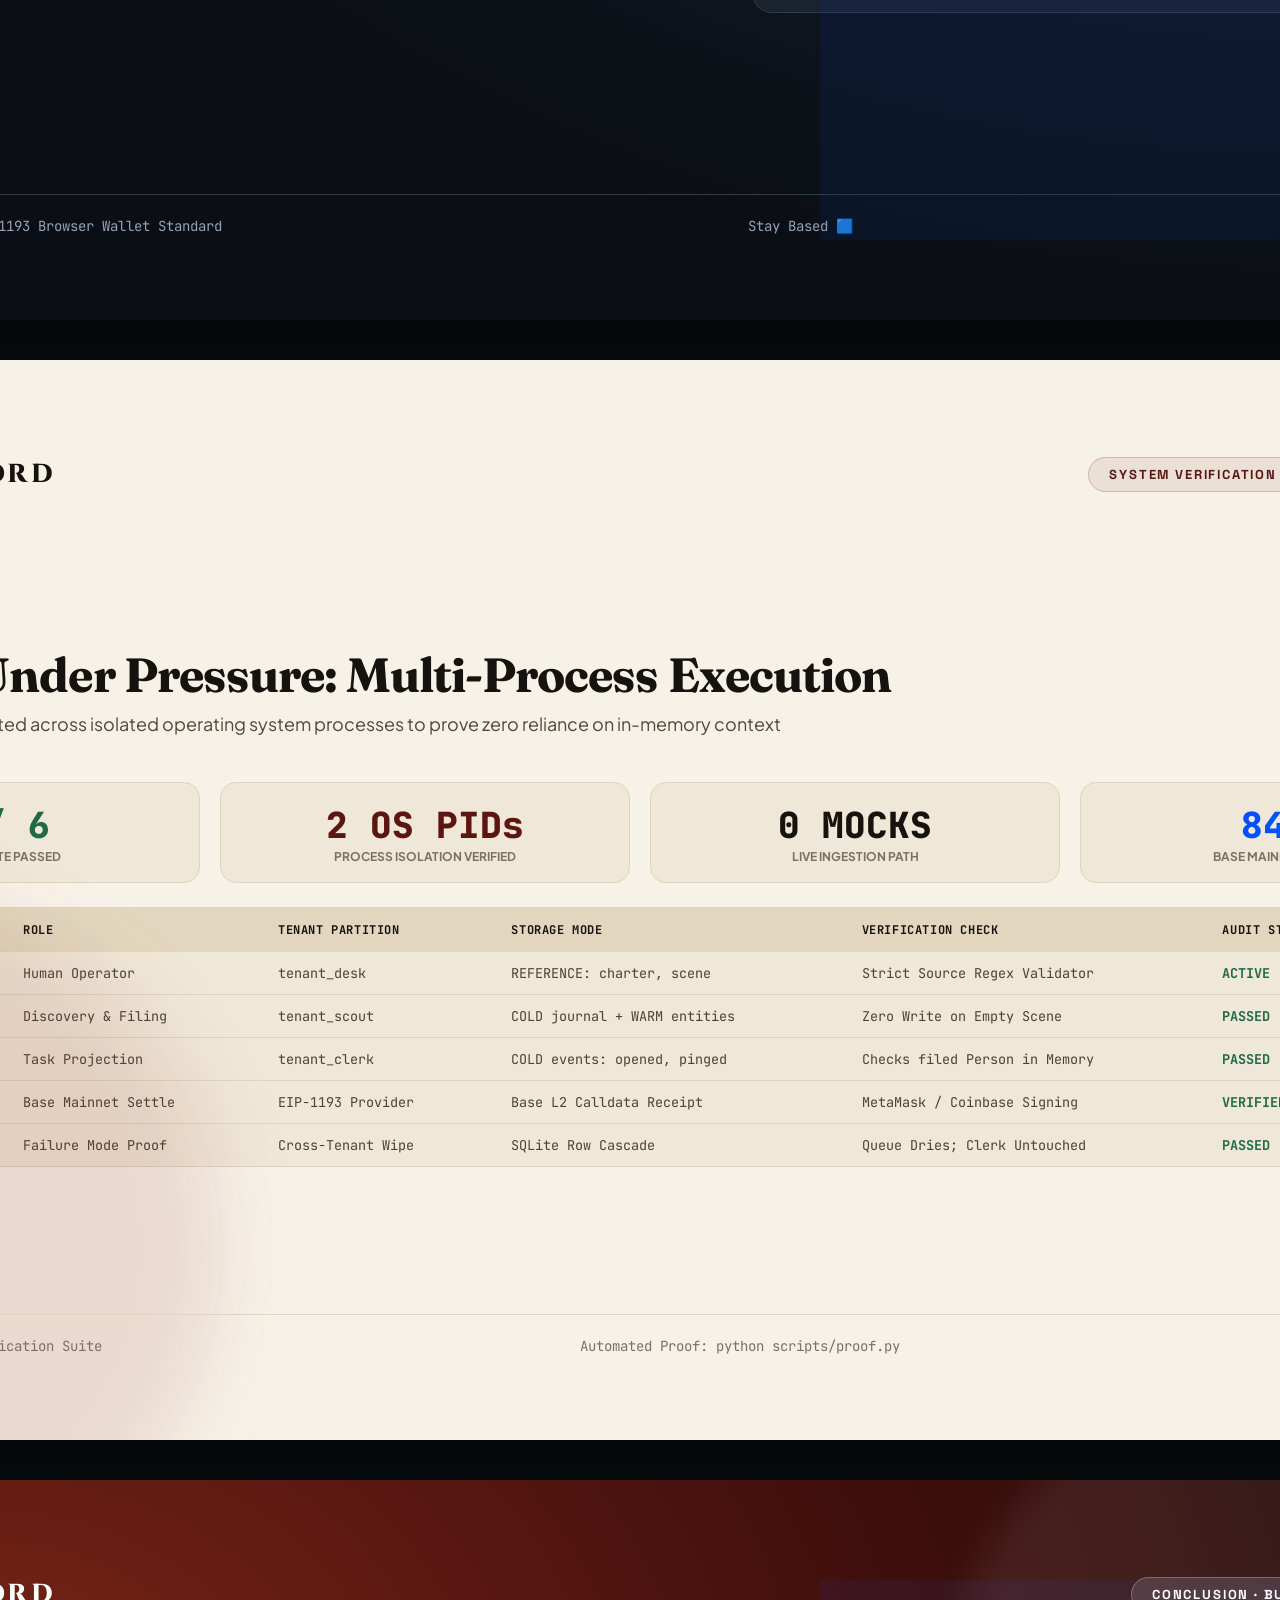
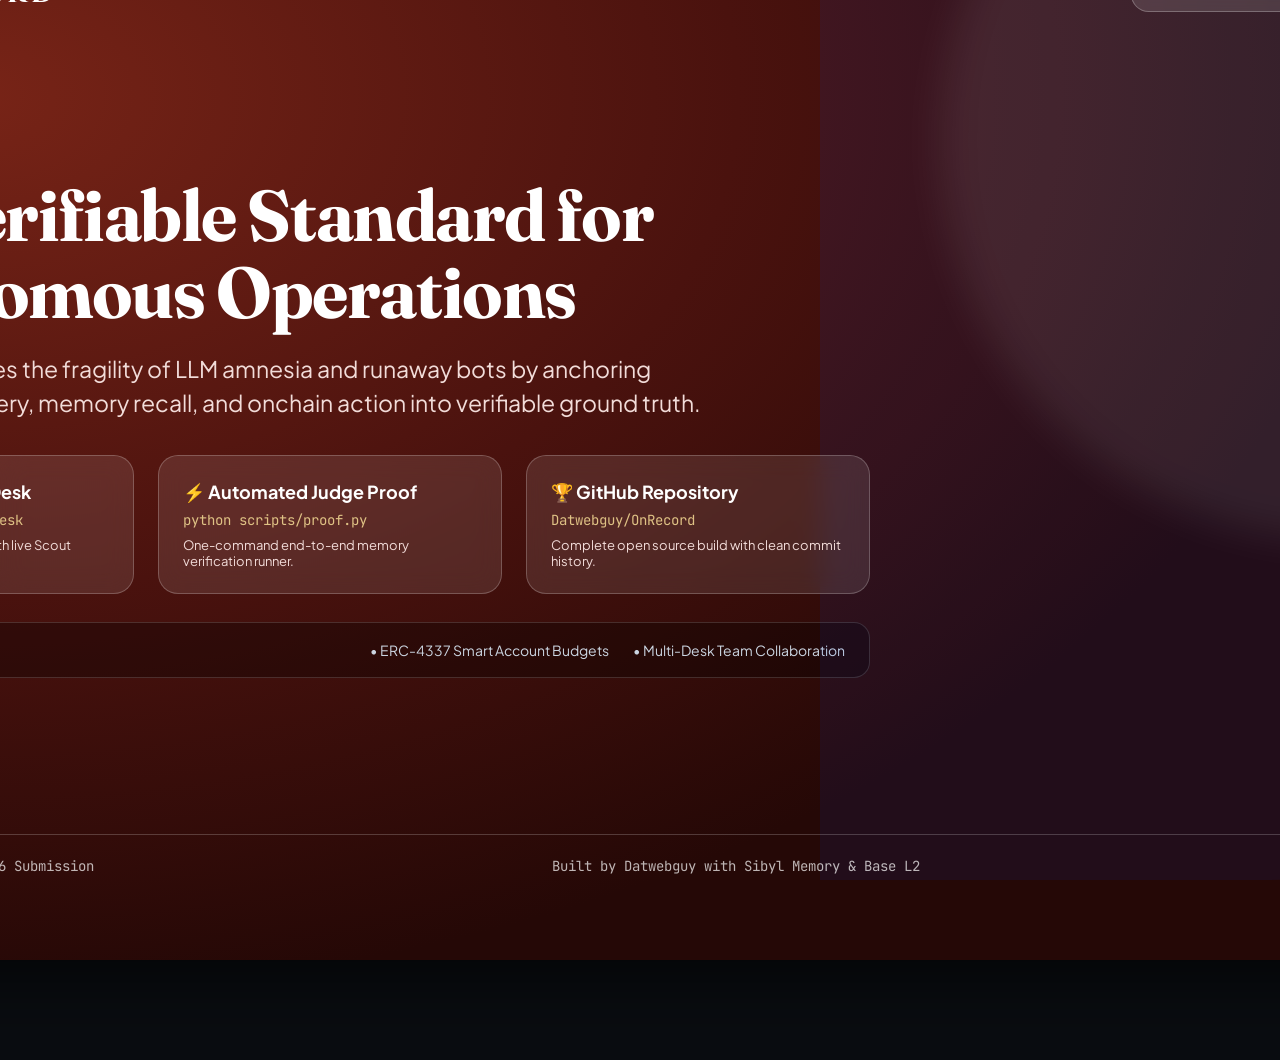
==== commit 7d0b3e14: "harden judge deployment and source integrations" ====
--- a/pitch_deck.html
+++ b/pitch_deck.html
@@ -887,7 +887,6 @@
                     Upcoming Roadmap
                 </div>
                 <div style="display: flex; gap: 24px; font-size: 14px; color: #cbd5e1;">
-                    <span>• Dune Analytics Ingestion</span>
                     <span>• ERC-4337 Smart Account Budgets</span>
                     <span>• Multi-Desk Team Collaboration</span>
                 </div>
